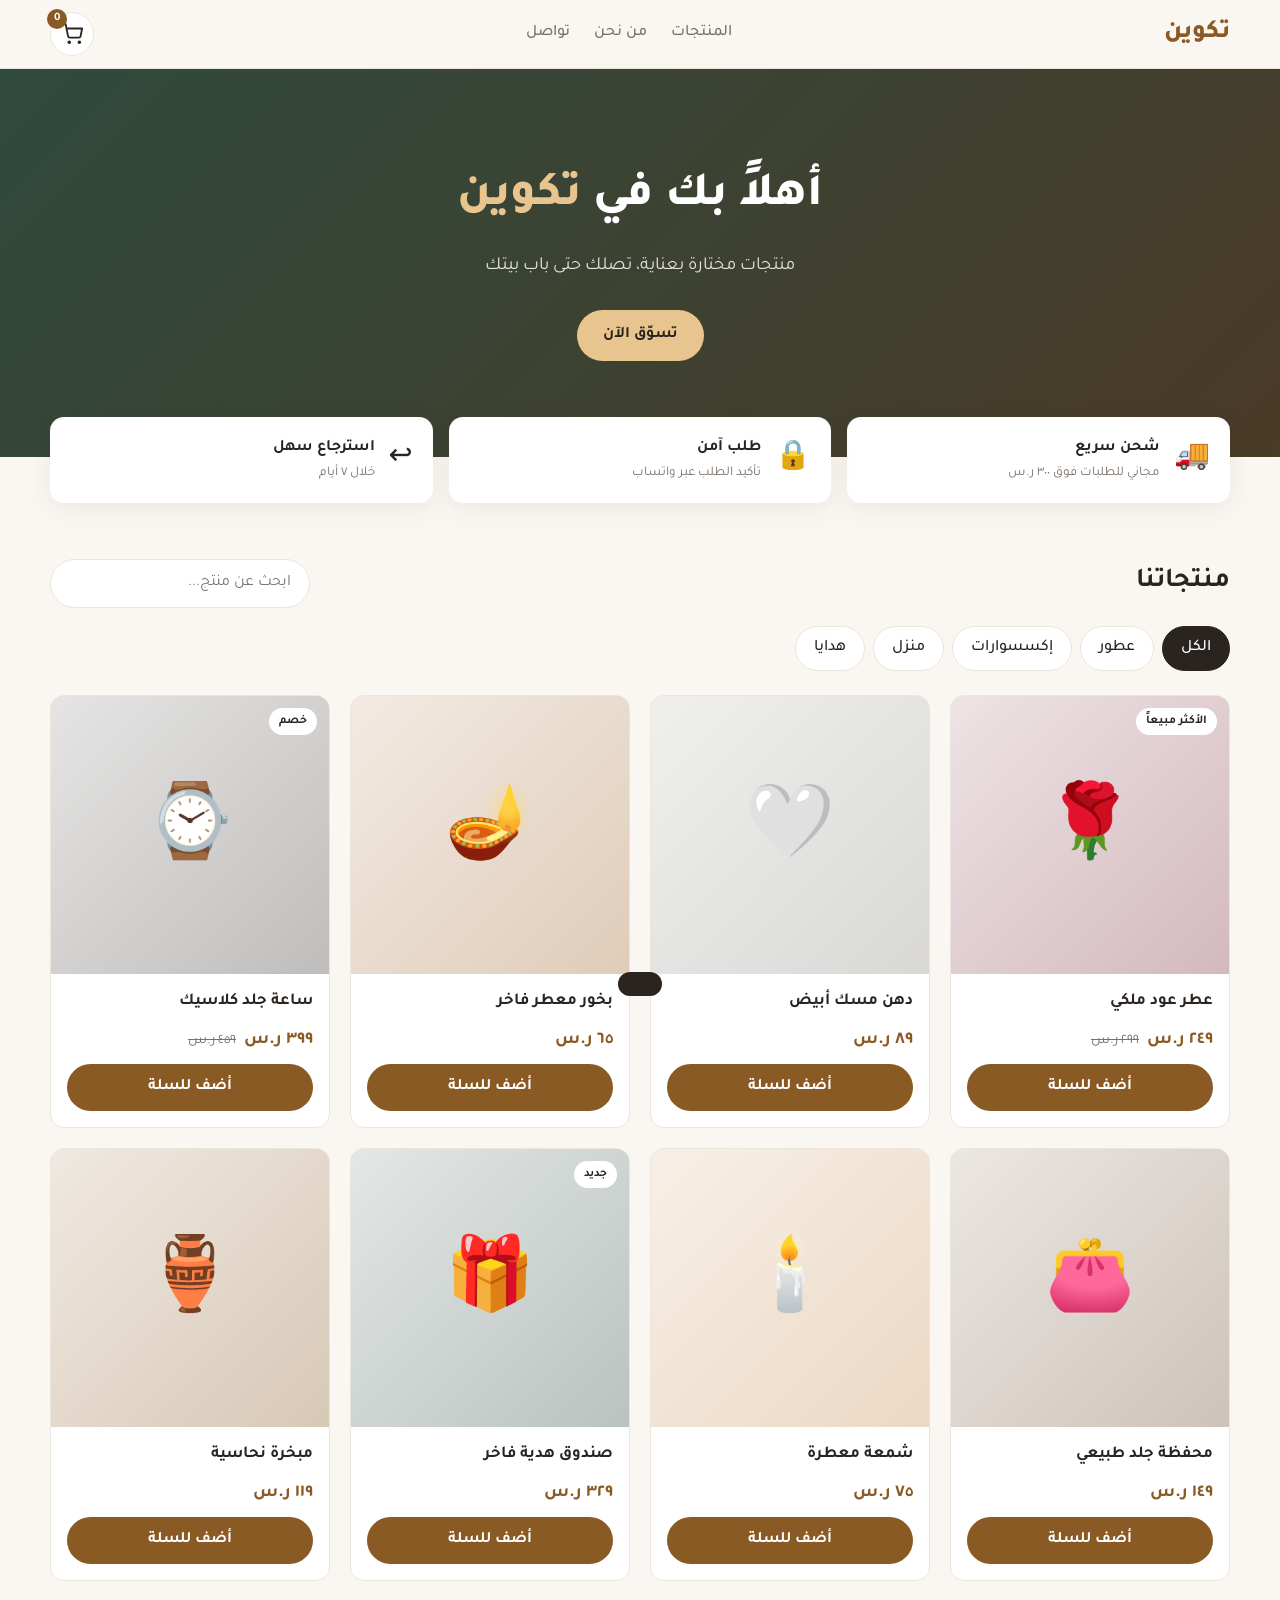
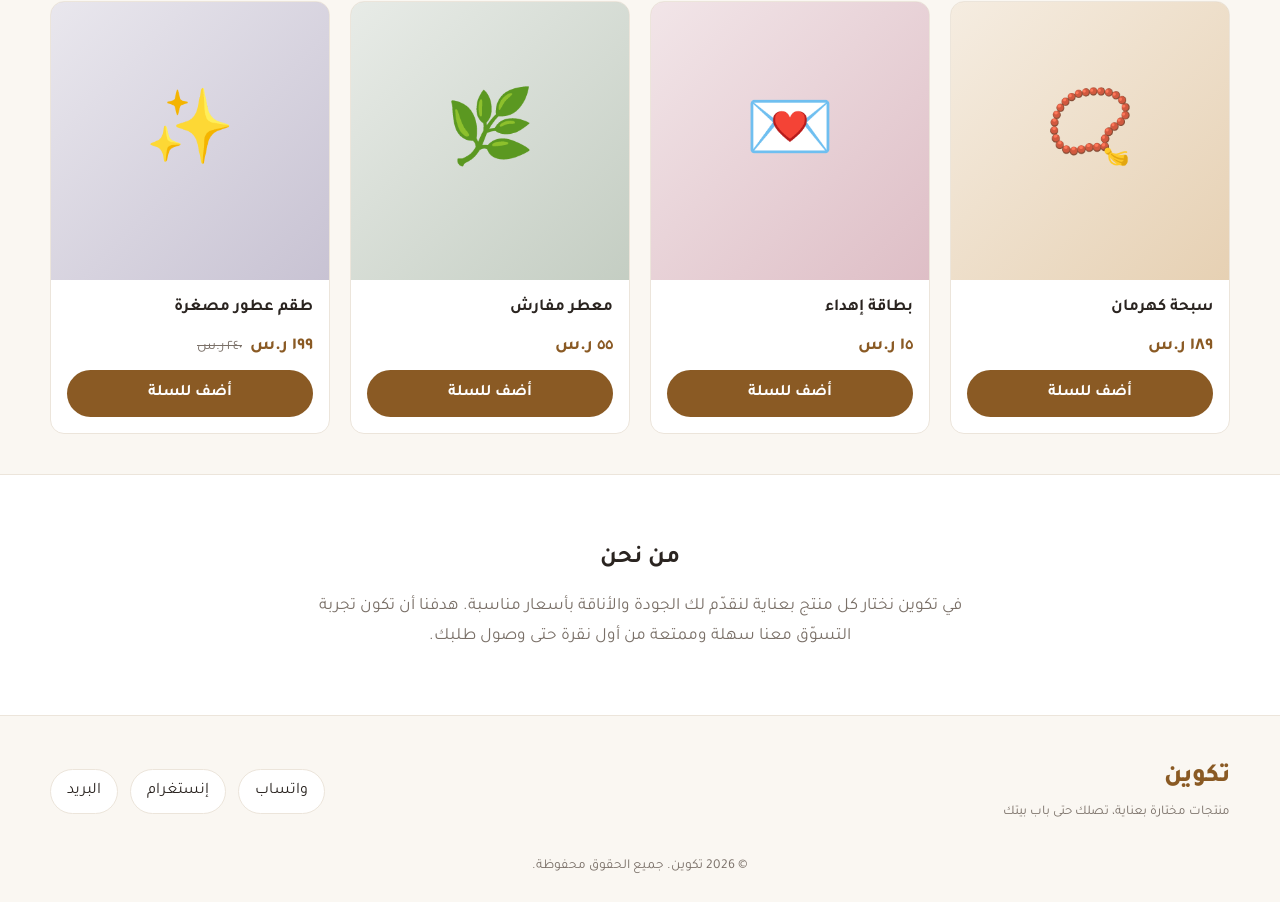
==== index.html @ ae521389 "Build Takween store: Arabic RTL storefront with cart and WhatsApp checkout Static site (no backend):" ====
<!doctype html>
<html lang="ar" dir="rtl">
<head>
  <meta charset="utf-8" />
  <meta name="viewport" content="width=device-width, initial-scale=1" />
  <title>تكوين | المتجر</title>
  <meta name="description" content="متجر تكوين — منتجات مختارة بعناية" />
  <link rel="preconnect" href="https://fonts.googleapis.com" />
  <link rel="preconnect" href="https://fonts.gstatic.com" crossorigin />
  <link href="https://fonts.googleapis.com/css2?family=Tajawal:wght@400;500;700;800&display=swap" rel="stylesheet" />
  <link rel="stylesheet" href="css/style.css" />
</head>
<body>
  <header class="header">
    <div class="container header__inner">
      <a href="#" class="logo" data-store-name>تكوين</a>
      <nav class="nav">
        <a href="#products">المنتجات</a>
        <a href="#about">من نحن</a>
        <a href="#contact">تواصل</a>
      </nav>
      <button class="cart-btn" id="openCart" aria-label="السلة">
        <svg width="22" height="22" viewBox="0 0 24 24" fill="none" stroke="currentColor" stroke-width="2" stroke-linecap="round" stroke-linejoin="round"><circle cx="9" cy="21" r="1"/><circle cx="20" cy="21" r="1"/><path d="M1 1h4l2.68 13.39a2 2 0 0 0 2 1.61h9.72a2 2 0 0 0 2-1.61L23 6H6"/></svg>
        <span class="cart-count" id="cartCount">0</span>
      </button>
    </div>
  </header>

  <section class="hero">
    <div class="container hero__inner">
      <h1>أهلاً بك في <span data-store-name>تكوين</span></h1>
      <p data-store-tagline></p>
      <a href="#products" class="btn btn--primary">تسوّق الآن</a>
    </div>
  </section>

  <section class="features container">
    <div class="feature"><span>🚚</span><div><b>شحن سريع</b><small id="shipNote"></small></div></div>
    <div class="feature"><span>🔒</span><div><b>طلب آمن</b><small>تأكيد الطلب عبر واتساب</small></div></div>
    <div class="feature"><span>↩️</span><div><b>استرجاع سهل</b><small>خلال ٧ أيام</small></div></div>
  </section>

  <main id="products" class="container">
    <div class="toolbar">
      <h2>منتجاتنا</h2>
      <input type="search" id="search" placeholder="ابحث عن منتج..." />
    </div>
    <div class="cats" id="cats"></div>
    <div class="grid" id="grid"></div>
    <p class="empty" id="empty" hidden>لا توجد منتجات مطابقة.</p>
  </main>

  <section id="about" class="about">
    <div class="container">
      <h2>من نحن</h2>
      <p>في <span data-store-name>تكوين</span> نختار كل منتج بعناية لنقدّم لك الجودة والأناقة بأسعار مناسبة. هدفنا أن تكون تجربة التسوّق معنا سهلة وممتعة من أول نقرة حتى وصول طلبك.</p>
    </div>
  </section>

  <footer id="contact" class="footer">
    <div class="container footer__inner">
      <div>
        <div class="logo" data-store-name>تكوين</div>
        <small data-store-tagline></small>
      </div>
      <div class="footer__links" id="contactLinks"></div>
    </div>
    <div class="container copy">© <span id="year"></span> <span data-store-name>تكوين</span>. جميع الحقوق محفوظة.</div>
  </footer>

  <!-- نافذة المنتج -->
  <div class="modal" id="productModal" hidden>
    <div class="modal__backdrop" data-close></div>
    <div class="modal__box" role="dialog" aria-modal="true">
      <button class="icon-btn modal__close" data-close aria-label="إغلاق">✕</button>
      <div id="productModalBody"></div>
    </div>
  </div>

  <!-- السلة -->
  <div class="drawer" id="cartDrawer" hidden>
    <div class="modal__backdrop" data-close></div>
    <aside class="drawer__panel">
      <div class="drawer__head">
        <h3>سلة التسوق</h3>
        <button class="icon-btn" data-close aria-label="إغلاق">✕</button>
      </div>
      <div class="drawer__body" id="cartItems"></div>
      <div class="drawer__foot" id="cartFoot"></div>
    </aside>
  </div>

  <!-- إتمام الطلب -->
  <div class="modal" id="checkoutModal" hidden>
    <div class="modal__backdrop" data-close></div>
    <div class="modal__box" role="dialog" aria-modal="true">
      <button class="icon-btn modal__close" data-close aria-label="إغلاق">✕</button>
      <h3>إتمام الطلب</h3>
      <form id="checkoutForm" class="form">
        <label>الاسم الكامل<input name="name" required /></label>
        <label>رقم الجوال<input name="phone" type="tel" required inputmode="tel" /></label>
        <label>المدينة<input name="city" required /></label>
        <label>العنوان بالتفصيل<textarea name="address" rows="2" required></textarea></label>
        <label>ملاحظات (اختياري)<textarea name="notes" rows="2"></textarea></label>
        <div class="summary" id="checkoutSummary"></div>
        <button class="btn btn--primary btn--block" type="submit">إرسال الطلب عبر واتساب</button>
      </form>
    </div>
  </div>

  <div class="toast" id="toast"></div>

  <script src="js/config.js"></script>
  <script src="js/app.js"></script>
</body>
</html>
---- css/style.css ----
:root {
  --bg: #faf7f2;
  --surface: #ffffff;
  --text: #2a2420;
  --muted: #7a7068;
  --line: #ece5db;
  --primary: #8a5a24;
  --primary-dark: #6e4619;
  --accent: #2f4a3e;
  --danger: #b23a3a;
  --radius: 14px;
  --shadow: 0 6px 24px rgba(60, 40, 20, 0.08);
}

* { box-sizing: border-box; margin: 0; padding: 0; }
html { scroll-behavior: smooth; }
body {
  font-family: "Tajawal", system-ui, sans-serif;
  background: var(--bg);
  color: var(--text);
  line-height: 1.7;
}
a { color: inherit; text-decoration: none; }
button, input, textarea { font: inherit; color: inherit; }
img { max-width: 100%; display: block; }
.container { width: min(1180px, 100% - 32px); margin-inline: auto; }

/* Header */
.header {
  position: sticky; top: 0; z-index: 20;
  background: rgba(250, 247, 242, 0.92);
  backdrop-filter: blur(8px);
  border-bottom: 1px solid var(--line);
}
.header__inner { display: flex; align-items: center; justify-content: space-between; height: 68px; gap: 16px; }
.logo { font-size: 1.6rem; font-weight: 800; color: var(--primary); }
.nav { display: flex; gap: 24px; }
.nav a { color: var(--muted); font-weight: 500; }
.nav a:hover { color: var(--text); }
.cart-btn {
  position: relative; background: var(--surface); border: 1px solid var(--line);
  width: 44px; height: 44px; border-radius: 50%; cursor: pointer;
  display: grid; place-items: center;
}
.cart-count {
  position: absolute; top: -4px; left: -4px;
  background: var(--primary); color: #fff; font-size: 0.72rem; font-weight: 700;
  min-width: 20px; height: 20px; border-radius: 10px; display: grid; place-items: center; padding: 0 5px;
}
.cart-count.bump { animation: bump 0.35s; }
@keyframes bump { 50% { transform: scale(1.35); } }

/* Hero */
.hero {
  background: linear-gradient(135deg, #2f4a3e 0%, #4a3a26 100%);
  color: #fff; text-align: center; padding: 88px 0 96px;
}
.hero h1 { font-size: clamp(1.9rem, 5vw, 3rem); font-weight: 800; margin-bottom: 12px; }
.hero h1 span { color: #e8c48f; }
.hero p { opacity: 0.85; font-size: 1.15rem; margin-bottom: 28px; }

/* Buttons */
.btn {
  display: inline-flex; align-items: center; justify-content: center; gap: 8px;
  padding: 12px 26px; border-radius: 999px; border: 0; cursor: pointer; font-weight: 700;
  transition: background 0.2s, transform 0.1s;
}
.btn:active { transform: scale(0.97); }
.btn--primary { background: var(--primary); color: #fff; }
.btn--primary:hover { background: var(--primary-dark); }
.hero .btn--primary { background: #e8c48f; color: #2a2420; }
.btn--ghost { background: transparent; border: 1px solid var(--line); }
.btn--block { width: 100%; }
.icon-btn { background: none; border: 0; cursor: pointer; font-size: 1.1rem; color: var(--muted); padding: 6px; }

/* Features */
.features {
  display: grid; grid-template-columns: repeat(3, 1fr); gap: 16px;
  margin-top: -40px; position: relative;
}
.feature {
  background: var(--surface); border-radius: var(--radius); box-shadow: var(--shadow);
  padding: 18px 20px; display: flex; gap: 14px; align-items: center;
}
.feature span { font-size: 1.8rem; }
.feature small { display: block; color: var(--muted); }

/* Toolbar + cats */
main { padding: 56px 0 40px; }
.toolbar { display: flex; justify-content: space-between; align-items: center; gap: 16px; flex-wrap: wrap; margin-bottom: 18px; }
.toolbar h2 { font-size: 1.7rem; }
.toolbar input {
  padding: 10px 18px; border: 1px solid var(--line); border-radius: 999px; background: var(--surface);
  min-width: 260px; outline: none;
}
.toolbar input:focus { border-color: var(--primary); }
.cats { display: flex; gap: 8px; flex-wrap: wrap; margin-bottom: 24px; }
.cat {
  padding: 8px 18px; border-radius: 999px; border: 1px solid var(--line); background: var(--surface);
  cursor: pointer; font-weight: 500;
}
.cat.active { background: var(--text); color: #fff; border-color: var(--text); }

/* Grid */
.grid { display: grid; grid-template-columns: repeat(auto-fill, minmax(240px, 1fr)); gap: 20px; }
.card {
  background: var(--surface); border-radius: var(--radius); overflow: hidden;
  border: 1px solid var(--line); display: flex; flex-direction: column;
  transition: transform 0.2s, box-shadow 0.2s;
}
.card:hover { transform: translateY(-3px); box-shadow: var(--shadow); }
.thumb {
  aspect-ratio: 1; display: grid; place-items: center; font-size: 4.5rem; position: relative; cursor: pointer;
}
.thumb img { width: 100%; height: 100%; object-fit: cover; }
.badge {
  position: absolute; top: 12px; right: 12px; background: #fff; color: var(--text);
  font-size: 0.75rem; font-weight: 700; padding: 3px 10px; border-radius: 999px;
}
.card__body { padding: 14px 16px 16px; display: flex; flex-direction: column; gap: 8px; flex: 1; }
.card__title { font-weight: 700; font-size: 1.05rem; cursor: pointer; }
.price { display: flex; align-items: baseline; gap: 8px; }
.price b { font-size: 1.15rem; color: var(--primary); }
.price s { color: var(--muted); font-size: 0.9rem; }
.card .btn { margin-top: auto; padding: 10px; }
.empty { text-align: center; color: var(--muted); padding: 40px 0; }

/* About */
.about { background: var(--surface); padding: 64px 0; text-align: center; border-block: 1px solid var(--line); }
.about h2 { margin-bottom: 12px; }
.about p { max-width: 680px; margin-inline: auto; color: var(--muted); font-size: 1.08rem; }

/* Footer */
.footer { padding: 40px 0 24px; }
.footer__inner { display: flex; justify-content: space-between; align-items: center; gap: 20px; flex-wrap: wrap; }
.footer small { color: var(--muted); }
.footer__links { display: flex; gap: 12px; flex-wrap: wrap; }
.footer__links a { padding: 8px 16px; border: 1px solid var(--line); border-radius: 999px; background: var(--surface); }
.copy { color: var(--muted); font-size: 0.85rem; margin-top: 28px; text-align: center; }

/* Modal + drawer */
.modal, .drawer { position: fixed; inset: 0; z-index: 50; }
.modal[hidden], .drawer[hidden] { display: none; }
.modal__backdrop { position: absolute; inset: 0; background: rgba(20, 15, 10, 0.5); animation: fade 0.2s; }
.modal__box {
  position: relative; background: var(--surface); border-radius: 18px;
  width: min(560px, 100% - 32px); max-height: calc(100% - 48px); overflow: auto;
  margin: 24px auto; top: 50%; transform: translateY(-50%); padding: 28px; animation: pop 0.2s;
}
.modal__box h3 { margin-bottom: 16px; }
.modal__close { position: absolute; top: 12px; left: 12px; }
.pm__thumb { aspect-ratio: 16/10; border-radius: var(--radius); display: grid; place-items: center; font-size: 6rem; margin-bottom: 18px; overflow: hidden; }
.pm__thumb img { width: 100%; height: 100%; object-fit: cover; }
.pm__desc { color: var(--muted); margin: 8px 0 16px; }
.pm__row { display: flex; gap: 12px; align-items: center; }
.pm__row .btn { flex: 1; }

.drawer__panel {
  position: absolute; top: 0; bottom: 0; left: 0; width: min(420px, 100%);
  background: var(--surface); display: flex; flex-direction: column; animation: slide 0.25s;
}
.drawer__head { display: flex; justify-content: space-between; align-items: center; padding: 18px 20px; border-bottom: 1px solid var(--line); }
.drawer__body { flex: 1; overflow: auto; padding: 12px 20px; }
.drawer__foot { padding: 18px 20px; border-top: 1px solid var(--line); }
.ci { display: flex; gap: 12px; padding: 12px 0; border-bottom: 1px solid var(--line); align-items: center; }
.ci__thumb { width: 60px; height: 60px; border-radius: 10px; display: grid; place-items: center; font-size: 1.8rem; flex-shrink: 0; overflow: hidden; }
.ci__thumb img { width: 100%; height: 100%; object-fit: cover; }
.ci__info { flex: 1; min-width: 0; }
.ci__info b { display: block; font-size: 0.95rem; }
.ci__info small { color: var(--muted); }
.qty { display: inline-flex; align-items: center; border: 1px solid var(--line); border-radius: 999px; }
.qty button { background: none; border: 0; width: 30px; height: 30px; cursor: pointer; font-size: 1rem; }
.qty span { min-width: 22px; text-align: center; font-weight: 700; }
.cart-empty { text-align: center; color: var(--muted); padding: 60px 0; }
.cart-empty span { font-size: 3rem; display: block; }
.row { display: flex; justify-content: space-between; margin-bottom: 6px; }
.row--total { font-weight: 800; font-size: 1.1rem; border-top: 1px dashed var(--line); padding-top: 8px; margin-top: 4px; }
.muted { color: var(--muted); font-size: 0.85rem; }
.drawer__foot .btn { margin-top: 12px; }

/* Form */
.form { display: grid; gap: 12px; }
.form label { display: grid; gap: 4px; font-weight: 500; font-size: 0.92rem; }
.form input, .form textarea {
  padding: 10px 14px; border: 1px solid var(--line); border-radius: 10px; background: var(--bg); outline: none; resize: vertical;
}
.form input:focus, .form textarea:focus { border-color: var(--primary); background: #fff; }
.summary { background: var(--bg); border-radius: 10px; padding: 12px 14px; }

/* Toast */
.toast {
  position: fixed; bottom: 24px; left: 50%; transform: translate(-50%, 120px);
  background: var(--text); color: #fff; padding: 12px 22px; border-radius: 999px;
  z-index: 60; transition: transform 0.3s; font-weight: 500;
}
.toast.show { transform: translate(-50%, 0); }

@keyframes fade { from { opacity: 0; } }
@keyframes pop { from { opacity: 0; transform: translateY(-46%); } }
@keyframes slide { from { transform: translateX(-100%); } }

@media (max-width: 720px) {
  .nav { display: none; }
  .features { grid-template-columns: 1fr; }
  .toolbar input { min-width: 0; width: 100%; }
  .grid { grid-template-columns: repeat(2, 1fr); gap: 12px; }
  .thumb { font-size: 3.2rem; }
  .card__body { padding: 10px 12px 12px; }
  .card__title { font-size: 0.95rem; }
}
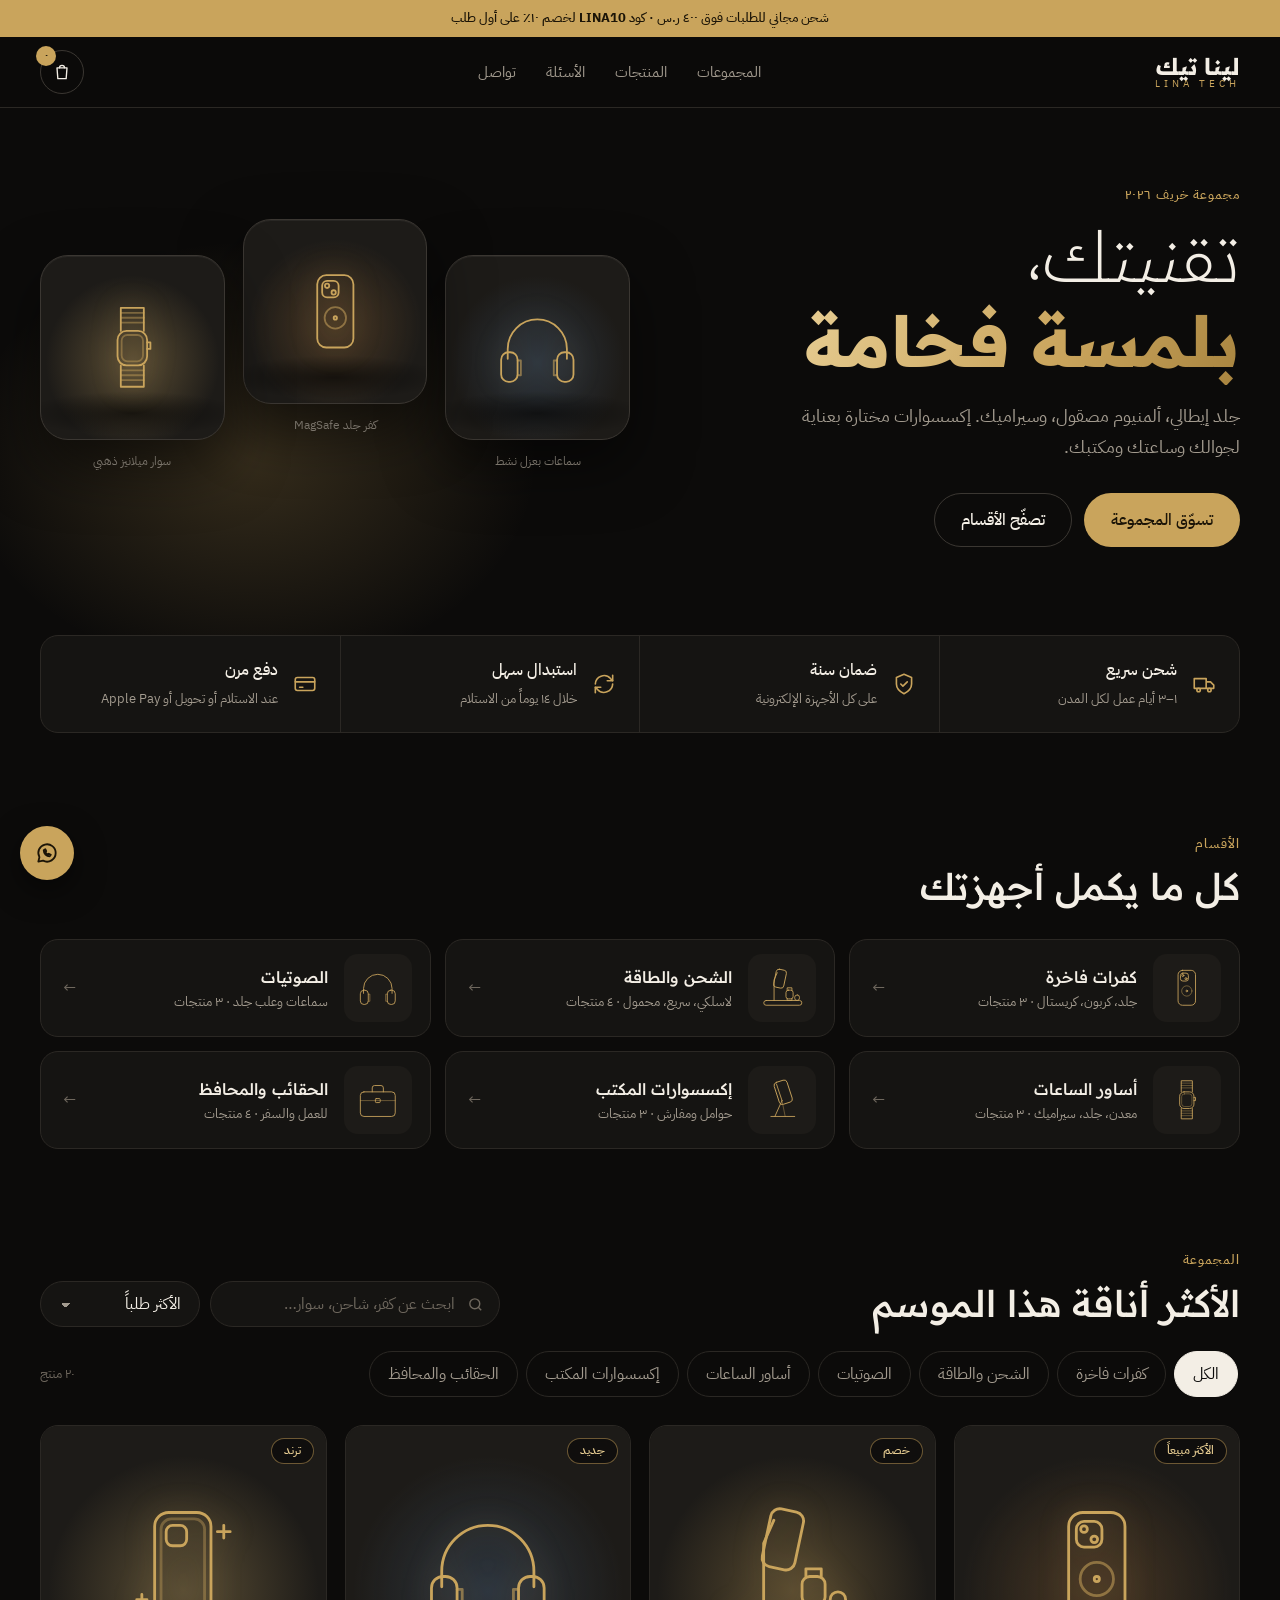
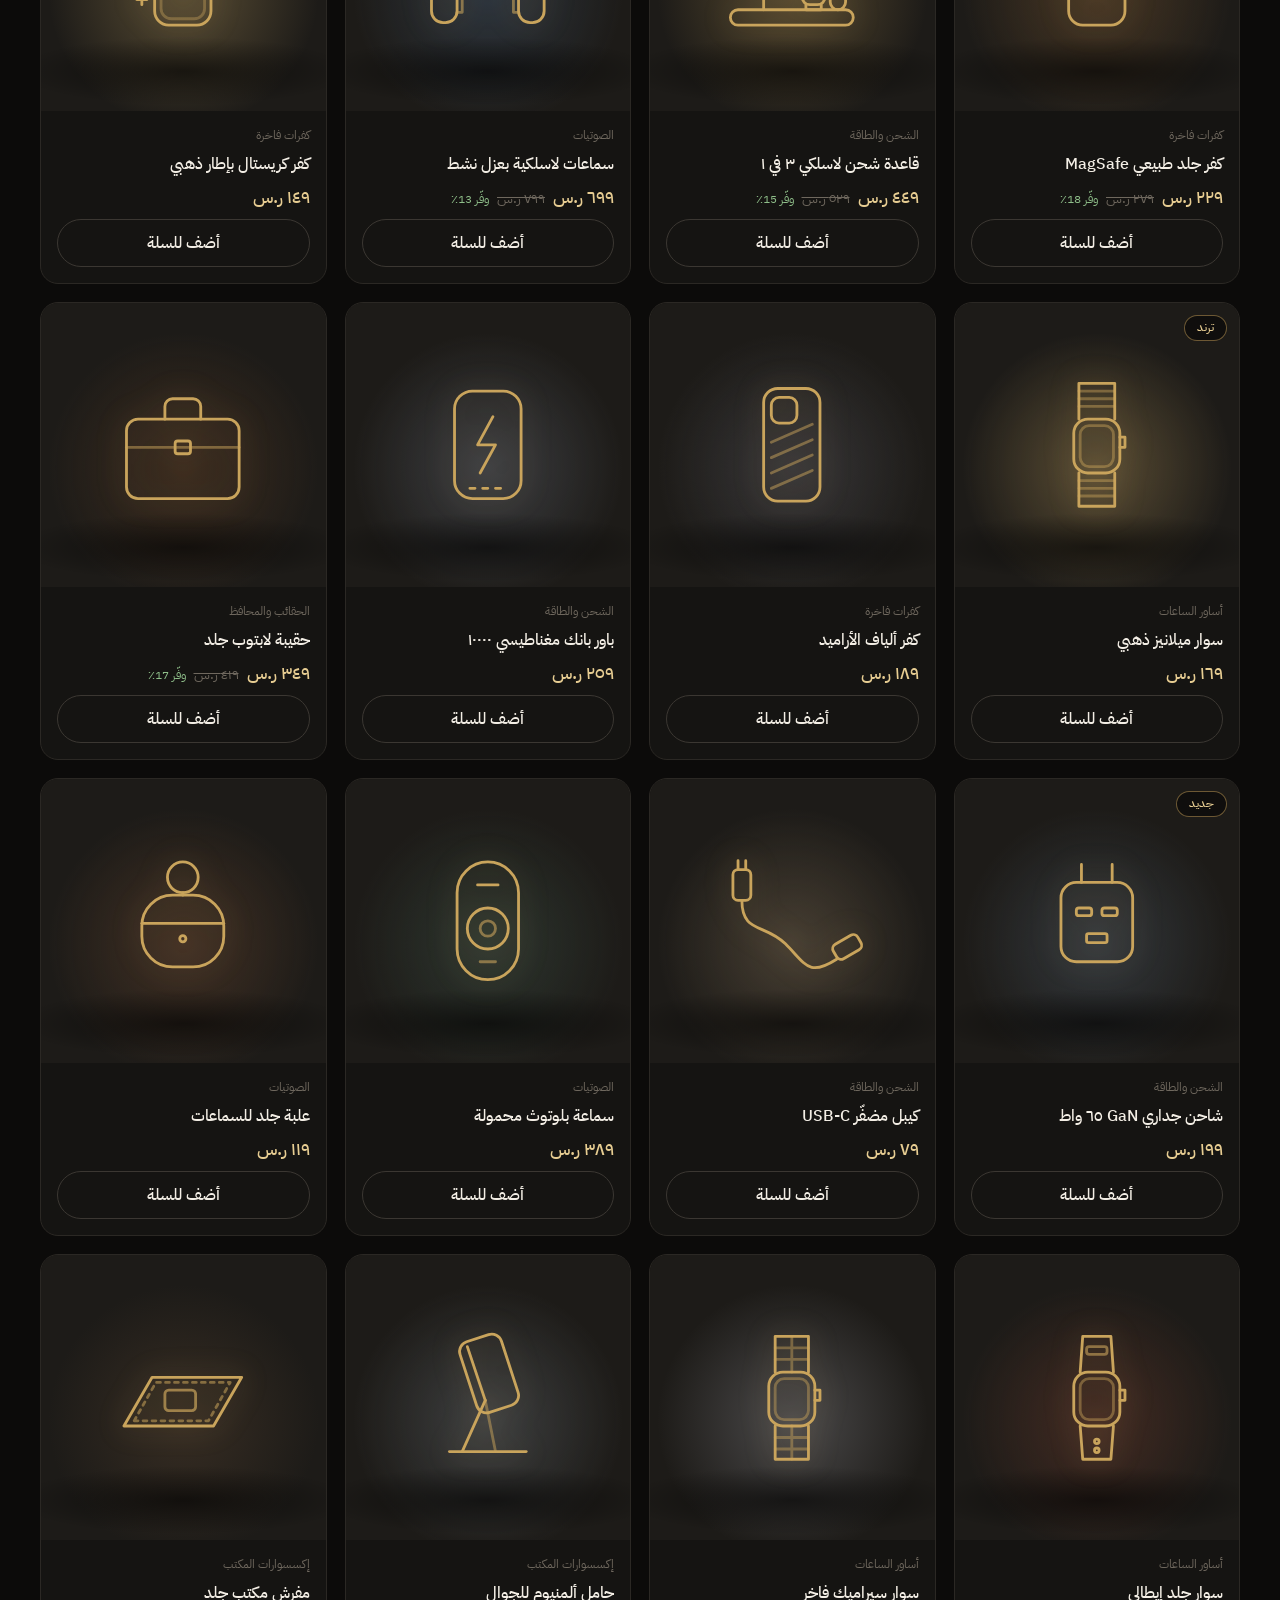
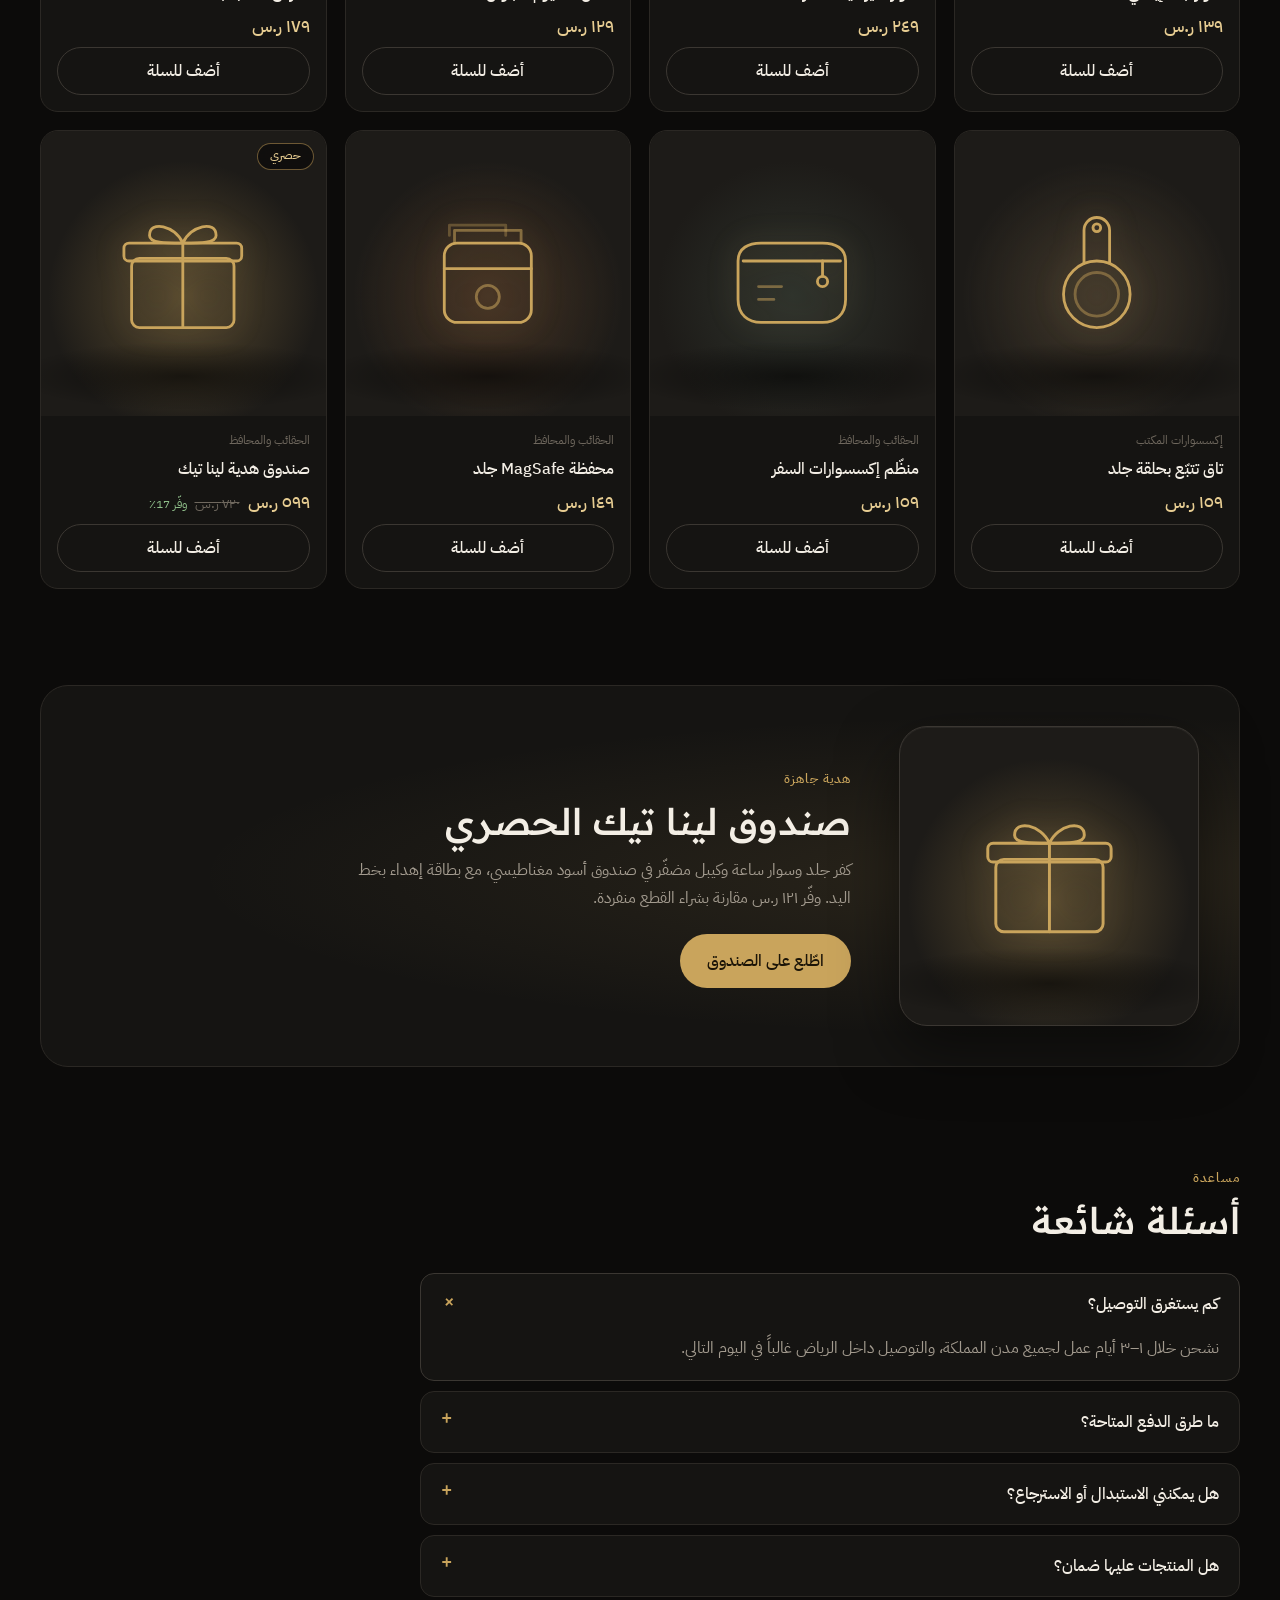
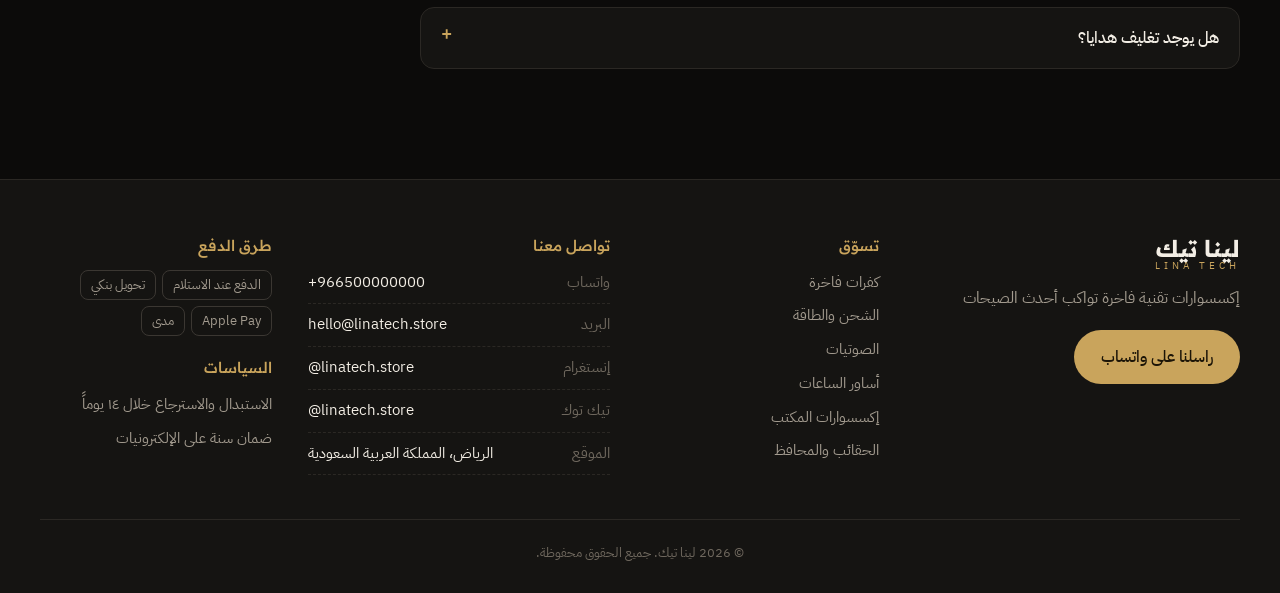
==== commit f73c59a2: "Make Lina Tech the main store with full storefront features - Lina Tech now lives at the repo root; " ====
--- a/index.html
+++ b/index.html
@@ -2,77 +2,171 @@
 <html lang="ar" dir="rtl">
 <head>
   <meta charset="utf-8" />
-  <meta name="viewport" content="width=device-width, initial-scale=1" />
-  <title>تكوين | المتجر</title>
-  <meta name="description" content="متجر تكوين — منتجات مختارة بعناية" />
+  <meta name="viewport" content="width=device-width, initial-scale=1, viewport-fit=cover" />
+  <meta name="theme-color" content="#0c0b0a" />
+  <title>لينا تيك</title>
+  <meta name="description" content="لينا تيك — إكسسوارات تقنية فاخرة تواكب أحدث الصيحات: كفرات جلد، شواحن لاسلكية، سماعات، أساور ساعات وحقائب." />
   <link rel="preconnect" href="https://fonts.googleapis.com" />
   <link rel="preconnect" href="https://fonts.gstatic.com" crossorigin />
-  <link href="https://fonts.googleapis.com/css2?family=Tajawal:wght@400;500;700;800&display=swap" rel="stylesheet" />
+  <link href="https://fonts.googleapis.com/css2?family=IBM+Plex+Sans+Arabic:wght@300;400;500;600&family=Readex+Pro:wght@200;300;500;700&display=swap" rel="stylesheet" />
   <link rel="stylesheet" href="css/style.css" />
 </head>
 <body>
+  <a class="skip" href="#products">تخطَّ إلى المنتجات</a>
+
+  <div class="announce">شحن مجاني للطلبات فوق <span data-free-over></span> · كود <b dir="ltr">LINA10</b> لخصم ١٠٪ على أول طلب</div>
+
   <header class="header">
-    <div class="container header__inner">
-      <a href="#" class="logo" data-store-name>تكوين</a>
-      <nav class="nav">
+    <div class="wrap header__inner">
+      <a href="#" class="logo" aria-label="الصفحة الرئيسية"><span data-store-name>لينا تيك</span><small data-store-name-en>LINA TECH</small></a>
+      <nav class="nav" aria-label="القائمة الرئيسية">
+        <a href="#collections">المجموعات</a>
         <a href="#products">المنتجات</a>
-        <a href="#about">من نحن</a>
+        <a href="#faq">الأسئلة</a>
         <a href="#contact">تواصل</a>
       </nav>
-      <button class="cart-btn" id="openCart" aria-label="السلة">
-        <svg width="22" height="22" viewBox="0 0 24 24" fill="none" stroke="currentColor" stroke-width="2" stroke-linecap="round" stroke-linejoin="round"><circle cx="9" cy="21" r="1"/><circle cx="20" cy="21" r="1"/><path d="M1 1h4l2.68 13.39a2 2 0 0 0 2 1.61h9.72a2 2 0 0 0 2-1.61L23 6H6"/></svg>
-        <span class="cart-count" id="cartCount">0</span>
+      <button type="button" class="cart-btn" data-act="cart" aria-label="فتح السلة">
+        <svg width="20" height="20" viewBox="0 0 24 24" fill="none" stroke="currentColor" stroke-width="1.6" stroke-linecap="round" stroke-linejoin="round" aria-hidden="true"><path d="M6 7h12l-1 13H7L6 7z"/><path d="M9 7a3 3 0 0 1 6 0"/></svg>
+        <span class="cart-count" id="cartCount" hidden>0</span>
       </button>
     </div>
   </header>
 
-  <section class="hero">
-    <div class="container hero__inner">
-      <h1>أهلاً بك في <span data-store-name>تكوين</span></h1>
-      <p data-store-tagline></p>
-      <a href="#products" class="btn btn--primary">تسوّق الآن</a>
-    </div>
-  </section>
-
-  <section class="features container">
-    <div class="feature"><span>🚚</span><div><b>شحن سريع</b><small id="shipNote"></small></div></div>
-    <div class="feature"><span>🔒</span><div><b>طلب آمن</b><small>تأكيد الطلب عبر واتساب</small></div></div>
-    <div class="feature"><span>↩️</span><div><b>استرجاع سهل</b><small>خلال ٧ أيام</small></div></div>
-  </section>
-
-  <main id="products" class="container">
-    <div class="toolbar">
-      <h2>منتجاتنا</h2>
-      <input type="search" id="search" placeholder="ابحث عن منتج..." />
-    </div>
-    <div class="cats" id="cats"></div>
-    <div class="grid" id="grid"></div>
-    <p class="empty" id="empty" hidden>لا توجد منتجات مطابقة.</p>
+  <main>
+    <section class="hero">
+      <div class="hero__glow" aria-hidden="true"></div>
+      <div class="wrap hero__inner">
+        <div class="hero__copy">
+          <span class="eyebrow">مجموعة خريف ٢٠٢٦</span>
+          <h1>تقنيتك،<br /><em>بلمسة فخامة</em></h1>
+          <p>جلد إيطالي، ألمنيوم مصقول، وسيراميك. إكسسوارات مختارة بعناية لجوالك وساعتك ومكتبك.</p>
+          <div class="hero__cta">
+            <a href="#products" class="btn btn--gold">تسوّق المجموعة</a>
+            <a href="#collections" class="btn btn--line">تصفّح الأقسام</a>
+          </div>
+        </div>
+        <div class="hero__stage" aria-hidden="true">
+          <div class="stage__item stage__item--a"><div class="art art--hero" style="--tint:#4f6a8a" data-icon="headphones"></div><span>سماعات بعزل نشط</span></div>
+          <div class="stage__item stage__item--b"><div class="art art--hero" style="--tint:#a0703c" data-icon="case"></div><span>كفر جلد MagSafe</span></div>
+          <div class="stage__item stage__item--c"><div class="art art--hero" style="--tint:#d4b06a" data-icon="watchMesh"></div><span>سوار ميلانيز ذهبي</span></div>
+        </div>
+      </div>
+    </section>
+
+    <section class="trust wrap" aria-label="مزايا التسوق">
+      <div class="trust__item">
+        <svg viewBox="0 0 24 24" aria-hidden="true"><path d="M3 7h11v9H3zM14 10h4l3 3v3h-7"/><circle cx="7" cy="17.5" r="1.6"/><circle cx="17" cy="17.5" r="1.6"/></svg>
+        <div><b>شحن سريع</b><small><span data-ship-days></span> لكل المدن</small></div>
+      </div>
+      <div class="trust__item">
+        <svg viewBox="0 0 24 24" aria-hidden="true"><path d="M12 3l7 3v6c0 4-3 7-7 9-4-2-7-5-7-9V6z"/><path d="M9 12l2 2 4-4"/></svg>
+        <div><b>ضمان سنة</b><small>على كل الأجهزة الإلكترونية</small></div>
+      </div>
+      <div class="trust__item">
+        <svg viewBox="0 0 24 24" aria-hidden="true"><path d="M4 12a8 8 0 0 1 14-5l2 2M20 12a8 8 0 0 1-14 5l-2-2"/><path d="M20 4v5h-5M4 20v-5h5"/></svg>
+        <div><b>استبدال سهل</b><small>خلال ١٤ يوماً من الاستلام</small></div>
+      </div>
+      <div class="trust__item">
+        <svg viewBox="0 0 24 24" aria-hidden="true"><rect x="3" y="6" width="18" height="12" rx="2"/><path d="M3 10h18M7 15h3"/></svg>
+        <div><b>دفع مرن</b><small>عند الاستلام أو تحويل أو Apple Pay</small></div>
+      </div>
+    </section>
+
+    <section id="collections" class="section wrap">
+      <div class="section__head">
+        <span class="eyebrow">الأقسام</span>
+        <h2>كل ما يكمل أجهزتك</h2>
+      </div>
+      <div class="colls" id="collList"></div>
+    </section>
+
+    <section id="products" class="section wrap">
+      <div class="toolbar">
+        <div class="section__head">
+          <span class="eyebrow">المجموعة</span>
+          <h2>الأكثر أناقة هذا الموسم</h2>
+        </div>
+        <div class="toolbar__ctl">
+          <label class="field">
+            <span class="sr">ابحث في المنتجات</span>
+            <svg viewBox="0 0 24 24" aria-hidden="true"><circle cx="11" cy="11" r="7"/><path d="M20 20l-4-4"/></svg>
+            <input type="search" id="search" placeholder="ابحث عن كفر، شاحن، سوار…" autocomplete="off" />
+          </label>
+          <label class="field field--select">
+            <span class="sr">ترتيب المنتجات</span>
+            <select id="sort">
+              <option value="featured">الأكثر طلباً</option>
+              <option value="new">الأحدث</option>
+              <option value="low">السعر: من الأقل</option>
+              <option value="high">السعر: من الأعلى</option>
+            </select>
+          </label>
+        </div>
+      </div>
+      <div class="cats-row">
+        <div class="cats" id="cats" role="toolbar" aria-label="التصنيفات"></div>
+        <small class="result-count" id="resultCount"></small>
+      </div>
+      <div class="grid" id="grid"></div>
+      <p class="empty" id="empty" hidden>لا توجد منتجات مطابقة لبحثك. جرّب كلمة أخرى أو اختر «الكل».</p>
+    </section>
+
+    <section class="gift wrap" aria-labelledby="giftTitle">
+      <div class="gift__art art art--hero" style="--tint:#c9a45c" data-icon="gift"></div>
+      <div class="gift__copy">
+        <span class="eyebrow">هدية جاهزة</span>
+        <h2 id="giftTitle">صندوق لينا تيك الحصري</h2>
+        <p>كفر جلد وسوار ساعة وكيبل مضفّر في صندوق أسود مغناطيسي، مع بطاقة إهداء بخط اليد. وفّر ١٢١ ر.س مقارنة بشراء القطع منفردة.</p>
+        <button type="button" class="btn btn--gold" data-act="view" data-id="20">اطّلع على الصندوق</button>
+      </div>
+    </section>
+
+    <section id="faq" class="section wrap faq">
+      <div class="section__head">
+        <span class="eyebrow">مساعدة</span>
+        <h2>أسئلة شائعة</h2>
+      </div>
+      <div class="faq__list" id="faqList"></div>
+    </section>
   </main>
 
-  <section id="about" class="about">
-    <div class="container">
-      <h2>من نحن</h2>
-      <p>في <span data-store-name>تكوين</span> نختار كل منتج بعناية لنقدّم لك الجودة والأناقة بأسعار مناسبة. هدفنا أن تكون تجربة التسوّق معنا سهلة وممتعة من أول نقرة حتى وصول طلبك.</p>
-    </div>
-  </section>
-
   <footer id="contact" class="footer">
-    <div class="container footer__inner">
+    <div class="wrap footer__grid">
+      <div class="footer__brand">
+        <a href="#" class="logo"><span data-store-name>لينا تيك</span><small data-store-name-en>LINA TECH</small></a>
+        <p data-store-tagline></p>
+        <a class="btn btn--gold" data-wa href="#" target="_blank" rel="noopener">راسلنا على واتساب</a>
+      </div>
       <div>
-        <div class="logo" data-store-name>تكوين</div>
-        <small data-store-tagline></small>
-      </div>
-      <div class="footer__links" id="contactLinks"></div>
-    </div>
-    <div class="container copy">© <span id="year"></span> <span data-store-name>تكوين</span>. جميع الحقوق محفوظة.</div>
+        <h4>تسوّق</h4>
+        <ul class="footer__links" id="footCats"></ul>
+      </div>
+      <div>
+        <h4>تواصل معنا</h4>
+        <ul class="contact" id="contactList"></ul>
+      </div>
+      <div>
+        <h4>طرق الدفع</h4>
+        <div class="payments" id="payments"></div>
+        <h4 class="mt">السياسات</h4>
+        <ul class="footer__links">
+          <li>الاستبدال والاسترجاع خلال ١٤ يوماً</li>
+          <li>ضمان سنة على الإلكترونيات</li>
+        </ul>
+      </div>
+    </div>
+    <div class="wrap copy">© <span id="year"></span> <span data-store-name>لينا تيك</span>. جميع الحقوق محفوظة.</div>
   </footer>
+
+  <a class="wa-float" data-wa href="#" target="_blank" rel="noopener" aria-label="تواصل عبر واتساب">
+    <svg viewBox="0 0 24 24" aria-hidden="true"><path d="M20 12a8 8 0 0 1-11.6 7.1L4 20l1-4.2A8 8 0 1 1 20 12z"/><path d="M9 9.5c0 3 2.5 5.5 5.5 5.5l1-1.4-1.8-.9-.8.8c-1-.4-2-1.4-2.4-2.4l.8-.8-.9-1.8z"/></svg>
+  </a>
 
   <!-- نافذة المنتج -->
   <div class="modal" id="productModal" hidden>
     <div class="modal__backdrop" data-close></div>
-    <div class="modal__box" role="dialog" aria-modal="true">
-      <button class="icon-btn modal__close" data-close aria-label="إغلاق">✕</button>
+    <div class="modal__box modal__box--wide" role="dialog" aria-modal="true" aria-labelledby="pmTitle" tabindex="-1">
+      <button type="button" class="icon-btn modal__close" data-close aria-label="إغلاق">✕</button>
       <div id="productModalBody"></div>
     </div>
   </div>
@@ -80,10 +174,10 @@
   <!-- السلة -->
   <div class="drawer" id="cartDrawer" hidden>
     <div class="modal__backdrop" data-close></div>
-    <aside class="drawer__panel">
+    <aside class="drawer__panel" role="dialog" aria-modal="true" aria-labelledby="cartTitle" tabindex="-1">
       <div class="drawer__head">
-        <h3>سلة التسوق</h3>
-        <button class="icon-btn" data-close aria-label="إغلاق">✕</button>
+        <h3 id="cartTitle">سلة التسوق <span id="cartTitleCount"></span></h3>
+        <button type="button" class="icon-btn" data-close aria-label="إغلاق السلة">✕</button>
       </div>
       <div class="drawer__body" id="cartItems"></div>
       <div class="drawer__foot" id="cartFoot"></div>
@@ -93,24 +187,42 @@
   <!-- إتمام الطلب -->
   <div class="modal" id="checkoutModal" hidden>
     <div class="modal__backdrop" data-close></div>
-    <div class="modal__box" role="dialog" aria-modal="true">
-      <button class="icon-btn modal__close" data-close aria-label="إغلاق">✕</button>
-      <h3>إتمام الطلب</h3>
+    <div class="modal__box" role="dialog" aria-modal="true" aria-labelledby="coTitle" tabindex="-1">
+      <button type="button" class="icon-btn modal__close" data-close aria-label="إغلاق">✕</button>
       <form id="checkoutForm" class="form">
-        <label>الاسم الكامل<input name="name" required /></label>
-        <label>رقم الجوال<input name="phone" type="tel" required inputmode="tel" /></label>
-        <label>المدينة<input name="city" required /></label>
-        <label>العنوان بالتفصيل<textarea name="address" rows="2" required></textarea></label>
-        <label>ملاحظات (اختياري)<textarea name="notes" rows="2"></textarea></label>
+        <h3 id="coTitle">إتمام الطلب</h3>
+        <label for="fName">الاسم الكامل<input id="fName" name="name" required autocomplete="name" /></label>
+        <label for="fPhone">رقم الجوال<input id="fPhone" name="phone" type="tel" required inputmode="tel" autocomplete="tel" placeholder="05xxxxxxxx" dir="ltr" /></label>
+        <div class="form__two">
+          <label for="fCity">المدينة<input id="fCity" name="city" required autocomplete="address-level2" /></label>
+          <label for="fPay">طريقة الدفع
+            <select id="fPay" name="payment">
+              <option>الدفع عند الاستلام</option>
+              <option>تحويل بنكي</option>
+              <option>Apple Pay / مدى</option>
+            </select>
+          </label>
+        </div>
+        <label for="fAddr">العنوان بالتفصيل<textarea id="fAddr" name="address" rows="2" required placeholder="الحي، الشارع، رقم المبنى"></textarea></label>
+        <label for="fNotes">ملاحظات أو رسالة إهداء (اختياري)<textarea id="fNotes" name="notes" rows="2"></textarea></label>
         <div class="summary" id="checkoutSummary"></div>
-        <button class="btn btn--primary btn--block" type="submit">إرسال الطلب عبر واتساب</button>
+        <button class="btn btn--gold btn--block" type="submit">مراجعة الطلب</button>
       </form>
+      <div id="orderDone" class="done" hidden>
+        <div class="done__mark" aria-hidden="true">✓</div>
+        <h3>طلبك جاهز للإرسال</h3>
+        <p>رقم الطلب <b id="orderNo" dir="ltr"></b>. اضغط الزر لإرسال التفاصيل على واتساب، وسنؤكد الطلب ونرسل لك موعد التوصيل.</p>
+        <pre class="done__text" id="orderText"></pre>
+        <a class="btn btn--gold btn--block" id="sendWa" href="#" target="_blank" rel="noopener" data-act="sent">إرسال الطلب على واتساب</a>
+        <button type="button" class="btn btn--line btn--block" data-act="copy">نسخ تفاصيل الطلب</button>
+      </div>
     </div>
   </div>
 
-  <div class="toast" id="toast"></div>
+  <div class="toast" id="toast" role="status" aria-live="polite"></div>
 
   <script src="js/config.js"></script>
+  <script src="js/icons.js"></script>
   <script src="js/app.js"></script>
 </body>
 </html>
--- a/css/style.css
+++ b/css/style.css
@@ -1,210 +1,397 @@
+/* لينا تيك — معرض ليلي: أسطح سوداء دافئة، رسومات خطية ذهبية، وتوهّج بلون خامة كل منتج.
+   ثيم داكن واحد مقصود (هوية فاخرة)، كل الألوان معرّفة هنا. */
 :root {
-  --bg: #faf7f2;
-  --surface: #ffffff;
-  --text: #2a2420;
-  --muted: #7a7068;
-  --line: #ece5db;
-  --primary: #8a5a24;
-  --primary-dark: #6e4619;
-  --accent: #2f4a3e;
-  --danger: #b23a3a;
-  --radius: 14px;
-  --shadow: 0 6px 24px rgba(60, 40, 20, 0.08);
+  --bg: #0c0b0a;
+  --surface: #151412;
+  --surface-2: #1d1b18;
+  --line: #2b2824;
+  --line-2: #3b3732;
+  --text: #f3eee5;
+  --muted: #a39b8f;
+  --faint: #6f685e;
+  --gold: #c9a45c;
+  --gold-hi: #e7cd92;
+  --ink-on-gold: #1b1407;
+  --ok: #8fbf8a;
+  --radius: 18px;
+  --shadow: 0 24px 60px rgba(0, 0, 0, 0.5);
+  --display: "Readex Pro", "IBM Plex Sans Arabic", "Segoe UI", Tahoma, sans-serif;
+  --body: "IBM Plex Sans Arabic", "Segoe UI", Tahoma, sans-serif;
+  color-scheme: dark;
 }
 
 * { box-sizing: border-box; margin: 0; padding: 0; }
-html { scroll-behavior: smooth; }
+html { scroll-behavior: smooth; scroll-padding-top: 90px; }
 body {
-  font-family: "Tajawal", system-ui, sans-serif;
-  background: var(--bg);
-  color: var(--text);
-  line-height: 1.7;
-}
+  font-family: var(--body); background: var(--bg); color: var(--text);
+  line-height: 1.75; -webkit-font-smoothing: antialiased; overflow-x: hidden;
+}
+body.locked { overflow: hidden; }
 a { color: inherit; text-decoration: none; }
-button, input, textarea { font: inherit; color: inherit; }
+button, input, textarea, select { font: inherit; color: inherit; }
+button { background: none; border: 0; cursor: pointer; }
 img { max-width: 100%; display: block; }
-.container { width: min(1180px, 100% - 32px); margin-inline: auto; }
-
-/* Header */
+ul { list-style: none; }
+h1, h2, h3, h4 { font-family: var(--display); font-weight: 500; line-height: 1.3; text-wrap: balance; }
+:focus-visible { outline: 2px solid var(--gold); outline-offset: 3px; border-radius: 6px; }
+.wrap { width: min(1200px, 100% - 32px); margin-inline: auto; }
+.sr { position: absolute; width: 1px; height: 1px; overflow: hidden; clip: rect(0 0 0 0); white-space: nowrap; }
+.skip { position: absolute; top: -60px; right: 16px; background: var(--gold); color: var(--ink-on-gold); padding: 8px 16px; border-radius: 8px; z-index: 100; }
+.skip:focus { top: 12px; }
+.eyebrow { display: inline-block; color: var(--gold); font-size: 0.8rem; font-weight: 500; letter-spacing: 0.08em; margin-bottom: 8px; }
+
+/* ---------- Product art ---------- */
+.art {
+  position: relative; display: grid; place-items: center; aspect-ratio: 1; width: 100%; max-width: 100%;
+  color: var(--gold); isolation: isolate; overflow: hidden;
+  background: radial-gradient(circle at 50% 58%, color-mix(in srgb, var(--tint) 34%, transparent), transparent 62%), var(--surface-2);
+}
+.art::after {
+  content: ""; position: absolute; inset: 0; z-index: -1;
+  background: radial-gradient(ellipse 60% 12% at 50% 86%, rgba(0, 0, 0, 0.55), transparent);
+}
+.art svg { width: 54%; height: 54%; filter: drop-shadow(0 0 14px color-mix(in srgb, var(--gold) 30%, transparent)); transition: transform 0.4s ease; }
+.art img { width: 100%; height: 100%; object-fit: cover; }
+.art--sm { width: 64px; height: 64px; border-radius: 12px; flex-shrink: 0; }
+.art--sm svg { width: 66%; height: 66%; filter: none; }
+.art--lg { border-radius: var(--radius); }
+.art--hero { border-radius: 28px; border: 1px solid var(--line-2); box-shadow: inset 0 1px 0 rgba(255, 255, 255, 0.05), var(--shadow); }
+
+/* ---------- Announcement + header ---------- */
+.announce { background: var(--gold); color: var(--ink-on-gold); text-align: center; font-size: 0.82rem; font-weight: 500; padding: 7px 16px; }
 .header {
-  position: sticky; top: 0; z-index: 20;
-  background: rgba(250, 247, 242, 0.92);
-  backdrop-filter: blur(8px);
+  position: sticky; top: env(safe-area-inset-top, 0px); z-index: 30;
+  background: color-mix(in srgb, var(--bg) 84%, transparent); backdrop-filter: blur(14px);
   border-bottom: 1px solid var(--line);
 }
-.header__inner { display: flex; align-items: center; justify-content: space-between; height: 68px; gap: 16px; }
-.logo { font-size: 1.6rem; font-weight: 800; color: var(--primary); }
-.nav { display: flex; gap: 24px; }
-.nav a { color: var(--muted); font-weight: 500; }
-.nav a:hover { color: var(--text); }
-.cart-btn {
-  position: relative; background: var(--surface); border: 1px solid var(--line);
-  width: 44px; height: 44px; border-radius: 50%; cursor: pointer;
-  display: grid; place-items: center;
-}
+.header__inner { display: flex; align-items: center; justify-content: space-between; height: 70px; gap: 16px; }
+.logo { display: inline-flex; flex-direction: column; line-height: 1.1; }
+.logo span { font-family: var(--display); font-size: 1.45rem; font-weight: 700; }
+.logo small { font-size: 0.6rem; letter-spacing: 0.42em; color: var(--gold); direction: ltr; text-align: right; }
+.nav { display: flex; gap: 30px; }
+.nav a { color: var(--muted); font-size: 0.95rem; transition: color 0.2s; }
+.nav a:hover { color: var(--gold-hi); }
+.cart-btn { position: relative; border: 1px solid var(--line-2); width: 44px; height: 44px; border-radius: 50%; display: grid; place-items: center; transition: border-color 0.2s; }
+.cart-btn:hover { border-color: var(--gold); }
 .cart-count {
-  position: absolute; top: -4px; left: -4px;
-  background: var(--primary); color: #fff; font-size: 0.72rem; font-weight: 700;
-  min-width: 20px; height: 20px; border-radius: 10px; display: grid; place-items: center; padding: 0 5px;
+  position: absolute; top: -5px; left: -5px; background: var(--gold); color: var(--ink-on-gold);
+  font-size: 0.7rem; font-weight: 600; min-width: 20px; height: 20px; border-radius: 10px; display: grid; place-items: center; padding: 0 5px;
 }
 .cart-count.bump { animation: bump 0.35s; }
 @keyframes bump { 50% { transform: scale(1.35); } }
 
-/* Hero */
-.hero {
-  background: linear-gradient(135deg, #2f4a3e 0%, #4a3a26 100%);
-  color: #fff; text-align: center; padding: 88px 0 96px;
-}
-.hero h1 { font-size: clamp(1.9rem, 5vw, 3rem); font-weight: 800; margin-bottom: 12px; }
-.hero h1 span { color: #e8c48f; }
-.hero p { opacity: 0.85; font-size: 1.15rem; margin-bottom: 28px; }
-
-/* Buttons */
+/* ---------- Buttons ---------- */
 .btn {
   display: inline-flex; align-items: center; justify-content: center; gap: 8px;
-  padding: 12px 26px; border-radius: 999px; border: 0; cursor: pointer; font-weight: 700;
-  transition: background 0.2s, transform 0.1s;
+  padding: 12px 26px; border-radius: 999px; border: 1px solid transparent; font-weight: 500;
+  transition: background 0.2s, border-color 0.2s, color 0.2s, transform 0.1s; text-align: center;
 }
 .btn:active { transform: scale(0.97); }
-.btn--primary { background: var(--primary); color: #fff; }
-.btn--primary:hover { background: var(--primary-dark); }
-.hero .btn--primary { background: #e8c48f; color: #2a2420; }
-.btn--ghost { background: transparent; border: 1px solid var(--line); }
+.btn--gold { background: var(--gold); color: var(--ink-on-gold); }
+.btn--gold:hover { background: var(--gold-hi); }
+.btn--line { border-color: var(--line-2); color: var(--text); }
+.btn--line:hover { border-color: var(--gold); color: var(--gold-hi); }
 .btn--block { width: 100%; }
-.icon-btn { background: none; border: 0; cursor: pointer; font-size: 1.1rem; color: var(--muted); padding: 6px; }
-
-/* Features */
-.features {
-  display: grid; grid-template-columns: repeat(3, 1fr); gap: 16px;
-  margin-top: -40px; position: relative;
-}
-.feature {
-  background: var(--surface); border-radius: var(--radius); box-shadow: var(--shadow);
-  padding: 18px 20px; display: flex; gap: 14px; align-items: center;
-}
-.feature span { font-size: 1.8rem; }
-.feature small { display: block; color: var(--muted); }
-
-/* Toolbar + cats */
-main { padding: 56px 0 40px; }
-.toolbar { display: flex; justify-content: space-between; align-items: center; gap: 16px; flex-wrap: wrap; margin-bottom: 18px; }
-.toolbar h2 { font-size: 1.7rem; }
-.toolbar input {
-  padding: 10px 18px; border: 1px solid var(--line); border-radius: 999px; background: var(--surface);
-  min-width: 260px; outline: none;
-}
-.toolbar input:focus { border-color: var(--primary); }
-.cats { display: flex; gap: 8px; flex-wrap: wrap; margin-bottom: 24px; }
-.cat {
-  padding: 8px 18px; border-radius: 999px; border: 1px solid var(--line); background: var(--surface);
-  cursor: pointer; font-weight: 500;
-}
-.cat.active { background: var(--text); color: #fff; border-color: var(--text); }
+.icon-btn { color: var(--muted); padding: 6px 8px; font-size: 1.05rem; border-radius: 8px; }
+.icon-btn:hover { color: var(--text); }
+.link { color: var(--muted); font-size: 0.8rem; text-decoration: underline; text-underline-offset: 3px; }
+.link:hover { color: var(--gold-hi); }
+
+/* ---------- Hero ---------- */
+.hero { position: relative; overflow: hidden; padding: 72px 0 88px; }
+.hero__glow {
+  position: absolute; width: 820px; height: 620px; left: -160px; top: 40px;
+  background: radial-gradient(closest-side, rgba(201, 164, 92, 0.22), transparent 70%); pointer-events: none;
+}
+.hero__inner { position: relative; display: grid; grid-template-columns: 1fr 1.05fr; gap: 48px; align-items: center; }
+.hero__copy { min-width: 0; }
+.hero h1 { font-size: clamp(2.4rem, 6vw, 4.4rem); font-weight: 200; line-height: 1.2; margin-bottom: 18px; }
+.hero h1 em {
+  font-style: normal; font-weight: 700;
+  background: linear-gradient(120deg, var(--gold-hi), var(--gold) 60%, #a8843f);
+  -webkit-background-clip: text; background-clip: text; color: transparent;
+}
+.hero p { color: var(--muted); font-size: 1.1rem; max-width: 44ch; margin-bottom: 30px; }
+.hero__cta { display: flex; gap: 12px; flex-wrap: wrap; }
+.hero__stage { display: grid; grid-template-columns: repeat(3, 1fr); gap: 18px; align-items: end; }
+.stage__item { display: grid; gap: 10px; text-align: center; animation: rise 0.8s ease both; }
+.stage__item span { font-size: 0.78rem; color: var(--muted); }
+.stage__item--b { transform: translateY(-36px); animation-delay: 0.1s; }
+.stage__item--c { animation-delay: 0.2s; }
+.stage__item .art { animation: float 7s ease-in-out infinite; }
+.stage__item--b .art { animation-delay: -2.3s; }
+.stage__item--c .art { animation-delay: -4.6s; }
+@keyframes float { 50% { translate: 0 -10px; } }
+@keyframes rise { from { opacity: 0.3; translate: 0 16px; } }
+
+/* ---------- Trust strip ---------- */
+.trust { display: grid; grid-template-columns: repeat(4, 1fr); border: 1px solid var(--line); border-radius: var(--radius); background: var(--surface); }
+.trust__item { display: flex; gap: 14px; align-items: center; padding: 20px 22px; min-width: 0; }
+.trust__item + .trust__item { border-inline-start: 1px solid var(--line); }
+.trust svg { width: 26px; height: 26px; flex-shrink: 0; fill: none; stroke: var(--gold); stroke-width: 1.5; stroke-linecap: round; stroke-linejoin: round; }
+.trust b { font-weight: 500; display: block; }
+.trust small { color: var(--muted); font-size: 0.82rem; }
+
+/* ---------- Sections ---------- */
+.section { padding-top: 96px; }
+.section__head h2 { font-size: clamp(1.6rem, 3.4vw, 2.3rem); }
+.section > .section__head { margin-bottom: 28px; }
+
+/* Collections */
+.colls { display: grid; grid-template-columns: repeat(3, 1fr); gap: 14px; }
+.coll {
+  display: flex; align-items: center; gap: 16px; padding: 14px 18px 14px 22px;
+  border: 1px solid var(--line); border-radius: var(--radius); background: var(--surface);
+  transition: border-color 0.25s, background 0.25s;
+}
+.coll:hover { border-color: color-mix(in srgb, var(--gold) 55%, transparent); background: var(--surface-2); }
+.coll__art { width: 68px; height: 68px; flex-shrink: 0; border-radius: 14px; background: var(--surface-2); display: grid; place-items: center; color: var(--gold); }
+.coll__art svg { width: 70%; height: 70%; }
+.coll__txt { flex: 1; min-width: 0; display: grid; }
+.coll__txt b { font-weight: 500; font-family: var(--display); }
+.coll__txt small { color: var(--muted); font-size: 0.8rem; }
+.coll__go { color: var(--faint); transition: color 0.2s, translate 0.2s; }
+.coll:hover .coll__go { color: var(--gold); translate: -4px 0; }
+
+/* Toolbar */
+.toolbar { display: flex; justify-content: space-between; align-items: flex-end; gap: 20px; flex-wrap: wrap; margin-bottom: 22px; }
+.toolbar__ctl { display: flex; gap: 10px; flex-wrap: wrap; }
+.field { position: relative; display: flex; align-items: center; }
+.field svg { position: absolute; right: 16px; width: 17px; height: 17px; fill: none; stroke: var(--faint); stroke-width: 2; pointer-events: none; }
+.field input, .field select {
+  height: 46px; border: 1px solid var(--line); border-radius: 999px; background: var(--surface); outline: none; transition: border-color 0.2s;
+}
+.field input { width: 290px; max-width: 100%; padding: 0 44px 0 18px; }
+.field select { padding: 0 18px 0 38px; appearance: none; cursor: pointer;
+  background-image: linear-gradient(45deg, transparent 50%, var(--muted) 50%), linear-gradient(135deg, var(--muted) 50%, transparent 50%);
+  background-position: 20px 21px, 25px 21px; background-size: 5px 5px; background-repeat: no-repeat; }
+.field input::placeholder { color: var(--faint); }
+.field input:focus, .field select:focus { border-color: var(--gold); }
+.cats-row { display: flex; align-items: center; justify-content: space-between; gap: 16px; margin-bottom: 26px; }
+.cats { display: flex; gap: 8px; overflow-x: auto; scrollbar-width: none; padding: 2px; min-width: 0; }
+.cats::-webkit-scrollbar { display: none; }
+.chip { padding: 8px 18px; border-radius: 999px; border: 1px solid var(--line); color: var(--muted); white-space: nowrap; transition: all 0.2s; }
+.chip:hover { color: var(--text); border-color: var(--line-2); }
+.chip.active { background: var(--text); color: var(--bg); border-color: var(--text); }
+.result-count { color: var(--faint); white-space: nowrap; font-variant-numeric: tabular-nums; }
 
 /* Grid */
-.grid { display: grid; grid-template-columns: repeat(auto-fill, minmax(240px, 1fr)); gap: 20px; }
+.grid { display: grid; grid-template-columns: repeat(4, 1fr); gap: 18px; }
 .card {
-  background: var(--surface); border-radius: var(--radius); overflow: hidden;
-  border: 1px solid var(--line); display: flex; flex-direction: column;
-  transition: transform 0.2s, box-shadow 0.2s;
-}
-.card:hover { transform: translateY(-3px); box-shadow: var(--shadow); }
-.thumb {
-  aspect-ratio: 1; display: grid; place-items: center; font-size: 4.5rem; position: relative; cursor: pointer;
-}
-.thumb img { width: 100%; height: 100%; object-fit: cover; }
+  background: var(--surface); border-radius: var(--radius); overflow: hidden; border: 1px solid var(--line);
+  display: flex; flex-direction: column; transition: transform 0.3s, border-color 0.3s, box-shadow 0.3s;
+}
+.card:hover { transform: translateY(-4px); border-color: color-mix(in srgb, var(--gold) 45%, transparent); box-shadow: var(--shadow); }
+.card:hover .art svg { transform: scale(1.07); }
+.card__media { position: relative; display: block; width: 100%; }
 .badge {
-  position: absolute; top: 12px; right: 12px; background: #fff; color: var(--text);
-  font-size: 0.75rem; font-weight: 700; padding: 3px 10px; border-radius: 999px;
-}
-.card__body { padding: 14px 16px 16px; display: flex; flex-direction: column; gap: 8px; flex: 1; }
-.card__title { font-weight: 700; font-size: 1.05rem; cursor: pointer; }
-.price { display: flex; align-items: baseline; gap: 8px; }
-.price b { font-size: 1.15rem; color: var(--primary); }
-.price s { color: var(--muted); font-size: 0.9rem; }
-.card .btn { margin-top: auto; padding: 10px; }
-.empty { text-align: center; color: var(--muted); padding: 40px 0; }
-
-/* About */
-.about { background: var(--surface); padding: 64px 0; text-align: center; border-block: 1px solid var(--line); }
-.about h2 { margin-bottom: 12px; }
-.about p { max-width: 680px; margin-inline: auto; color: var(--muted); font-size: 1.08rem; }
+  position: absolute; top: 12px; right: 12px; background: rgba(12, 11, 10, 0.72); color: var(--gold-hi);
+  border: 1px solid color-mix(in srgb, var(--gold) 50%, transparent); backdrop-filter: blur(6px);
+  font-size: 0.72rem; font-weight: 500; padding: 2px 12px; border-radius: 999px;
+}
+.card__body { padding: 14px 16px 16px; display: flex; flex-direction: column; gap: 6px; flex: 1; }
+.card__cat { color: var(--faint); font-size: 0.75rem; }
+.card__title { font-family: var(--body); font-weight: 500; font-size: 1rem; line-height: 1.5; }
+.card__title button { text-align: start; }
+.card__title button:hover { color: var(--gold-hi); }
+.price { display: flex; align-items: baseline; gap: 8px; flex-wrap: wrap; font-variant-numeric: tabular-nums; }
+.price b { font-size: 1.1rem; color: var(--gold-hi); font-weight: 500; }
+.price s { color: var(--faint); font-size: 0.85rem; }
+.price em { font-style: normal; font-size: 0.72rem; color: var(--ok); }
+.card .btn { margin-top: auto; padding: 9px; }
+.card .btn:hover { background: var(--gold); border-color: var(--gold); color: var(--ink-on-gold); }
+.empty { text-align: center; color: var(--muted); padding: 48px 0; }
+
+/* Gift banner */
+.gift {
+  margin-top: 96px; display: grid; grid-template-columns: 300px 1fr; gap: 48px; align-items: center;
+  padding: 40px; border: 1px solid var(--line); border-radius: 28px;
+  background: radial-gradient(ellipse at 85% 50%, rgba(201, 164, 92, 0.12), transparent 60%), var(--surface);
+}
+.gift__copy { min-width: 0; }
+.gift h2 { font-size: clamp(1.6rem, 3.4vw, 2.3rem); margin-bottom: 10px; }
+.gift p { color: var(--muted); max-width: 52ch; margin-bottom: 22px; }
+
+/* FAQ */
+.faq__list { display: grid; gap: 10px; max-width: 820px; }
+.faq details { border: 1px solid var(--line); border-radius: 14px; background: var(--surface); transition: border-color 0.2s; }
+.faq details[open] { border-color: var(--line-2); }
+.faq summary { cursor: pointer; padding: 16px 20px; font-weight: 500; list-style: none; display: flex; justify-content: space-between; gap: 16px; }
+.faq summary::-webkit-details-marker { display: none; }
+.faq summary::after { content: "+"; color: var(--gold); font-size: 1.2rem; line-height: 1; transition: transform 0.2s; }
+.faq details[open] summary::after { transform: rotate(45deg); }
+.faq details p { padding: 0 20px 18px; color: var(--muted); }
 
 /* Footer */
-.footer { padding: 40px 0 24px; }
-.footer__inner { display: flex; justify-content: space-between; align-items: center; gap: 20px; flex-wrap: wrap; }
-.footer small { color: var(--muted); }
-.footer__links { display: flex; gap: 12px; flex-wrap: wrap; }
-.footer__links a { padding: 8px 16px; border: 1px solid var(--line); border-radius: 999px; background: var(--surface); }
-.copy { color: var(--muted); font-size: 0.85rem; margin-top: 28px; text-align: center; }
-
-/* Modal + drawer */
+.footer { margin-top: 110px; border-top: 1px solid var(--line); background: var(--surface); padding: 56px 0 28px; }
+.footer__grid { display: grid; grid-template-columns: 1.4fr 1fr 1.3fr 1fr; gap: 36px; }
+.footer__grid > div { min-width: 0; }
+.footer__brand p { color: var(--muted); margin: 12px 0 18px; max-width: 34ch; }
+.footer h4 { font-size: 0.95rem; color: var(--gold); margin-bottom: 14px; }
+.footer h4.mt { margin-top: 22px; }
+.footer__links { display: grid; gap: 8px; color: var(--muted); font-size: 0.92rem; }
+.footer__links a:hover { color: var(--gold-hi); }
+.contact { display: grid; gap: 8px; font-size: 0.92rem; }
+.contact li { display: flex; gap: 10px; justify-content: space-between; border-bottom: 1px dashed var(--line); padding-bottom: 8px; min-width: 0; }
+.contact li > span:first-child { color: var(--faint); flex-shrink: 0; }
+.contact a:hover { color: var(--gold-hi); }
+.contact .sel { user-select: all; overflow-wrap: anywhere; }
+.payments { display: flex; flex-wrap: wrap; gap: 6px; }
+.payments span { border: 1px solid var(--line-2); border-radius: 8px; padding: 3px 10px; font-size: 0.8rem; color: var(--muted); }
+.copy { color: var(--faint); font-size: 0.82rem; margin-top: 44px; padding-top: 22px; border-top: 1px solid var(--line); text-align: center; }
+
+/* Floating WhatsApp */
+.wa-float {
+  position: fixed; left: 20px; bottom: calc(20px + env(safe-area-inset-bottom, 0px)); z-index: 25;
+  width: 54px; height: 54px; border-radius: 50%; display: grid; place-items: center;
+  background: var(--gold); color: var(--ink-on-gold); box-shadow: 0 10px 30px rgba(0, 0, 0, 0.5); transition: transform 0.2s;
+}
+.wa-float:hover { transform: scale(1.06); }
+.wa-float svg { width: 26px; height: 26px; fill: none; stroke: currentColor; stroke-width: 1.7; stroke-linejoin: round; }
+
+/* ---------- Modals + drawer ---------- */
 .modal, .drawer { position: fixed; inset: 0; z-index: 50; }
 .modal[hidden], .drawer[hidden] { display: none; }
-.modal__backdrop { position: absolute; inset: 0; background: rgba(20, 15, 10, 0.5); animation: fade 0.2s; }
+.modal__backdrop { position: absolute; inset: 0; background: rgba(0, 0, 0, 0.72); backdrop-filter: blur(4px); animation: fade 0.2s; }
 .modal__box {
-  position: relative; background: var(--surface); border-radius: 18px;
-  width: min(560px, 100% - 32px); max-height: calc(100% - 48px); overflow: auto;
-  margin: 24px auto; top: 50%; transform: translateY(-50%); padding: 28px; animation: pop 0.2s;
-}
-.modal__box h3 { margin-bottom: 16px; }
-.modal__close { position: absolute; top: 12px; left: 12px; }
-.pm__thumb { aspect-ratio: 16/10; border-radius: var(--radius); display: grid; place-items: center; font-size: 6rem; margin-bottom: 18px; overflow: hidden; }
-.pm__thumb img { width: 100%; height: 100%; object-fit: cover; }
-.pm__desc { color: var(--muted); margin: 8px 0 16px; }
-.pm__row { display: flex; gap: 12px; align-items: center; }
+  position: relative; background: var(--surface); border: 1px solid var(--line); border-radius: 22px;
+  width: min(540px, 100% - 32px); max-height: calc(100% - 48px); overflow: auto;
+  margin: 24px auto; top: 50%; transform: translateY(-50%); padding: 28px; animation: pop 0.22s; outline: none;
+}
+.modal__box--wide { width: min(900px, 100% - 32px); }
+.modal__box h3 { font-size: 1.4rem; margin-bottom: 4px; }
+.modal__close { position: absolute; top: 14px; left: 14px; z-index: 2; }
+.pm { display: grid; grid-template-columns: 1fr 1fr; gap: 28px; }
+.pm__media { position: relative; min-width: 0; }
+.pm__info { min-width: 0; display: flex; flex-direction: column; gap: 8px; }
+.pm__desc { color: var(--muted); }
+.pm__opt > span { font-size: 0.88rem; color: var(--muted); }
+.pm__opt b { color: var(--text); font-weight: 500; }
+.opts { display: flex; flex-wrap: wrap; gap: 8px; margin-top: 8px; }
+.opt { padding: 6px 14px; border: 1px solid var(--line-2); border-radius: 10px; font-size: 0.86rem; color: var(--muted); transition: all 0.2s; }
+.opt:hover { color: var(--text); }
+.opt.active { border-color: var(--gold); color: var(--gold-hi); background: color-mix(in srgb, var(--gold) 10%, transparent); }
+.specs { display: grid; gap: 4px; margin: 6px 0; font-size: 0.88rem; color: var(--muted); }
+.specs li { display: flex; gap: 8px; }
+.specs li::before { content: "—"; color: var(--gold); }
+.pm__row { display: flex; gap: 10px; align-items: center; margin-top: 6px; }
 .pm__row .btn { flex: 1; }
+.pm__note { font-size: 0.8rem; color: var(--faint); }
+.qty { display: inline-flex; align-items: center; border: 1px solid var(--line-2); border-radius: 999px; height: 46px; font-variant-numeric: tabular-nums; }
+.qty button { width: 38px; height: 100%; font-size: 1.05rem; }
+.qty button:hover { color: var(--gold); }
+.qty span { min-width: 22px; text-align: center; }
+.qty--sm { height: 32px; }
+.qty--sm button { width: 30px; }
 
 .drawer__panel {
-  position: absolute; top: 0; bottom: 0; left: 0; width: min(420px, 100%);
-  background: var(--surface); display: flex; flex-direction: column; animation: slide 0.25s;
-}
-.drawer__head { display: flex; justify-content: space-between; align-items: center; padding: 18px 20px; border-bottom: 1px solid var(--line); }
-.drawer__body { flex: 1; overflow: auto; padding: 12px 20px; }
-.drawer__foot { padding: 18px 20px; border-top: 1px solid var(--line); }
-.ci { display: flex; gap: 12px; padding: 12px 0; border-bottom: 1px solid var(--line); align-items: center; }
-.ci__thumb { width: 60px; height: 60px; border-radius: 10px; display: grid; place-items: center; font-size: 1.8rem; flex-shrink: 0; overflow: hidden; }
-.ci__thumb img { width: 100%; height: 100%; object-fit: cover; }
-.ci__info { flex: 1; min-width: 0; }
-.ci__info b { display: block; font-size: 0.95rem; }
-.ci__info small { color: var(--muted); }
-.qty { display: inline-flex; align-items: center; border: 1px solid var(--line); border-radius: 999px; }
-.qty button { background: none; border: 0; width: 30px; height: 30px; cursor: pointer; font-size: 1rem; }
-.qty span { min-width: 22px; text-align: center; font-weight: 700; }
-.cart-empty { text-align: center; color: var(--muted); padding: 60px 0; }
-.cart-empty span { font-size: 3rem; display: block; }
-.row { display: flex; justify-content: space-between; margin-bottom: 6px; }
-.row--total { font-weight: 800; font-size: 1.1rem; border-top: 1px dashed var(--line); padding-top: 8px; margin-top: 4px; }
-.muted { color: var(--muted); font-size: 0.85rem; }
-.drawer__foot .btn { margin-top: 12px; }
+  position: absolute; top: 0; bottom: 0; left: 0; width: min(430px, 100%);
+  background: var(--surface); border-inline-end: 1px solid var(--line);
+  display: flex; flex-direction: column; animation: slide 0.25s; outline: none;
+  padding-top: env(safe-area-inset-top, 0px); padding-bottom: env(safe-area-inset-bottom, 0px);
+}
+.drawer__head { display: flex; justify-content: space-between; align-items: center; padding: 18px 22px; border-bottom: 1px solid var(--line); }
+.drawer__head h3 { font-size: 1.15rem; }
+.drawer__head h3 span { color: var(--faint); font-size: 0.9rem; }
+.drawer__body { flex: 1; overflow: auto; padding: 6px 22px; }
+.drawer__foot { padding: 16px 22px 20px; border-top: 1px solid var(--line); display: grid; grid-template-columns: minmax(0, 1fr); gap: 6px; }
+.ship { padding: 14px 0 12px; border-bottom: 1px solid var(--line); font-size: 0.86rem; color: var(--muted); }
+.ship b { color: var(--gold-hi); font-weight: 500; }
+.ship__bar { height: 4px; background: var(--line); border-radius: 4px; margin-top: 8px; overflow: hidden; }
+.ship__bar span { display: block; height: 100%; background: linear-gradient(90deg, var(--gold), var(--gold-hi)); border-radius: 4px; transition: width 0.4s; }
+.ci { display: flex; gap: 12px; padding: 14px 0; border-bottom: 1px solid var(--line); align-items: center; }
+.ci__info { flex: 1; min-width: 0; display: grid; }
+.ci__info b { font-size: 0.93rem; font-weight: 500; }
+.ci__info small { color: var(--faint); font-size: 0.78rem; }
+.ci__price { color: var(--gold-hi); font-size: 0.9rem; font-variant-numeric: tabular-nums; }
+.ci__ctl { display: grid; gap: 4px; justify-items: center; }
+.cart-empty { text-align: center; color: var(--muted); padding: 64px 0; display: grid; justify-items: center; gap: 14px; }
+.cart-empty svg { width: 80px; height: 80px; color: var(--faint); }
+.coupon { display: flex; gap: 8px; }
+.coupon input { flex: 1; min-width: 0; width: 100%; height: 42px; border: 1px solid var(--line); border-radius: 999px; background: var(--bg); padding: 0 16px; outline: none; text-transform: uppercase; }
+.coupon input:focus { border-color: var(--gold); }
+.coupon .btn { padding: 0 18px; height: 42px; }
+.coupon__ok { color: var(--ok); font-size: 0.82rem; }
+.coupon__hint { color: var(--faint); font-size: 0.8rem; }
+.coupon__hint b { color: var(--gold); font-weight: 500; }
+.row { display: flex; justify-content: space-between; color: var(--muted); font-variant-numeric: tabular-nums; }
+.row--gold { color: var(--ok); }
+.row--total { font-weight: 600; font-size: 1.08rem; color: var(--text); border-top: 1px dashed var(--line-2); padding-top: 8px; margin-top: 2px; }
+.drawer__foot .btn--block { margin-top: 8px; }
 
 /* Form */
 .form { display: grid; gap: 12px; }
-.form label { display: grid; gap: 4px; font-weight: 500; font-size: 0.92rem; }
-.form input, .form textarea {
-  padding: 10px 14px; border: 1px solid var(--line); border-radius: 10px; background: var(--bg); outline: none; resize: vertical;
-}
-.form input:focus, .form textarea:focus { border-color: var(--primary); background: #fff; }
-.summary { background: var(--bg); border-radius: 10px; padding: 12px 14px; }
+.form h3 { margin-bottom: 6px; }
+.form label { display: grid; gap: 6px; font-size: 0.88rem; color: var(--muted); min-width: 0; }
+.form__two { display: grid; grid-template-columns: 1fr 1fr; gap: 12px; }
+.form input, .form textarea, .form select {
+  width: 100%; padding: 11px 14px; border: 1px solid var(--line); border-radius: 12px;
+  background: var(--bg); color: var(--text); outline: none; resize: vertical; transition: border-color 0.2s;
+}
+.form input::placeholder, .form textarea::placeholder { color: var(--faint); }
+.form input:focus, .form textarea:focus, .form select:focus { border-color: var(--gold); }
+.summary { background: var(--bg); border: 1px solid var(--line); border-radius: 12px; padding: 14px 16px; display: grid; gap: 4px; }
+.done { display: grid; gap: 12px; text-align: center; }
+.done__mark { width: 56px; height: 56px; border-radius: 50%; margin: 4px auto 0; display: grid; place-items: center; font-size: 1.5rem; background: color-mix(in srgb, var(--gold) 16%, transparent); color: var(--gold-hi); border: 1px solid var(--gold); }
+.done p { color: var(--muted); }
+.done p b { color: var(--text); font-weight: 500; }
+.done__text {
+  text-align: start; white-space: pre-wrap; font-family: var(--body); font-size: 0.82rem; color: var(--muted);
+  background: var(--bg); border: 1px solid var(--line); border-radius: 12px; padding: 14px; max-height: 200px; overflow: auto;
+}
 
 /* Toast */
 .toast {
-  position: fixed; bottom: 24px; left: 50%; transform: translate(-50%, 120px);
-  background: var(--text); color: #fff; padding: 12px 22px; border-radius: 999px;
-  z-index: 60; transition: transform 0.3s; font-weight: 500;
-}
-.toast.show { transform: translate(-50%, 0); }
+  position: fixed; bottom: calc(24px + env(safe-area-inset-bottom, 0px)); left: 50%; transform: translate(-50%, 140px); opacity: 0;
+  background: var(--text); color: var(--bg); padding: 12px 24px; border-radius: 999px; z-index: 60;
+  transition: transform 0.3s, opacity 0.3s; font-weight: 500; max-width: calc(100% - 32px); text-align: center; pointer-events: none;
+}
+.toast.show { transform: translate(-50%, 0); opacity: 1; }
 
 @keyframes fade { from { opacity: 0; } }
-@keyframes pop { from { opacity: 0; transform: translateY(-46%); } }
+@keyframes pop { from { opacity: 0; transform: translateY(-47%); } }
 @keyframes slide { from { transform: translateX(-100%); } }
 
-@media (max-width: 720px) {
+@media (prefers-reduced-motion: reduce) {
+  html { scroll-behavior: auto; }
+  *, *::before, *::after { animation: none !important; transition: none !important; }
+}
+
+/* ---------- Responsive ---------- */
+@media (max-width: 1024px) {
+  .grid { grid-template-columns: repeat(3, 1fr); }
+  .trust { grid-template-columns: repeat(2, 1fr); }
+  .trust__item:nth-child(3) { border-inline-start: 0; }
+  .trust__item:nth-child(n + 3) { border-top: 1px solid var(--line); }
+  .colls { grid-template-columns: repeat(2, 1fr); }
+  .footer__grid { grid-template-columns: 1fr 1fr; }
+}
+@media (max-width: 760px) {
   .nav { display: none; }
-  .features { grid-template-columns: 1fr; }
-  .toolbar input { min-width: 0; width: 100%; }
+  .hero { padding: 44px 0 64px; }
+  .hero__inner { grid-template-columns: 1fr; gap: 40px; }
+  .hero__stage { gap: 12px; padding-top: 30px; }
+  .stage__item--b { transform: translateY(-24px); }
+  .stage__item span { font-size: 0.7rem; }
+  .section { padding-top: 72px; }
   .grid { grid-template-columns: repeat(2, 1fr); gap: 12px; }
-  .thumb { font-size: 3.2rem; }
-  .card__body { padding: 10px 12px 12px; }
-  .card__title { font-size: 0.95rem; }
-}
+  .card__body { padding: 12px; }
+  .card__title { font-size: 0.9rem; }
+  .price b { font-size: 1rem; }
+  .colls { grid-template-columns: 1fr; }
+  .toolbar__ctl, .field, .field input { width: 100%; }
+  .field--select { width: 100%; }
+  .field select { width: 100%; }
+  .cats-row { flex-direction: column; align-items: stretch; gap: 8px; }
+  .result-count { align-self: flex-start; }
+  .gift { grid-template-columns: 1fr; padding: 24px; gap: 24px; margin-top: 72px; }
+  .gift__art { max-width: 220px; justify-self: center; }
+  .pm { grid-template-columns: 1fr; gap: 18px; }
+  .modal__box { padding: 22px; }
+  .footer__grid { grid-template-columns: 1fr; gap: 28px; }
+}
+@media (max-width: 440px) {
+  .trust { grid-template-columns: 1fr; }
+  .trust__item + .trust__item { border-inline-start: 0; border-top: 1px solid var(--line); }
+  .form__two { grid-template-columns: 1fr; }
+}
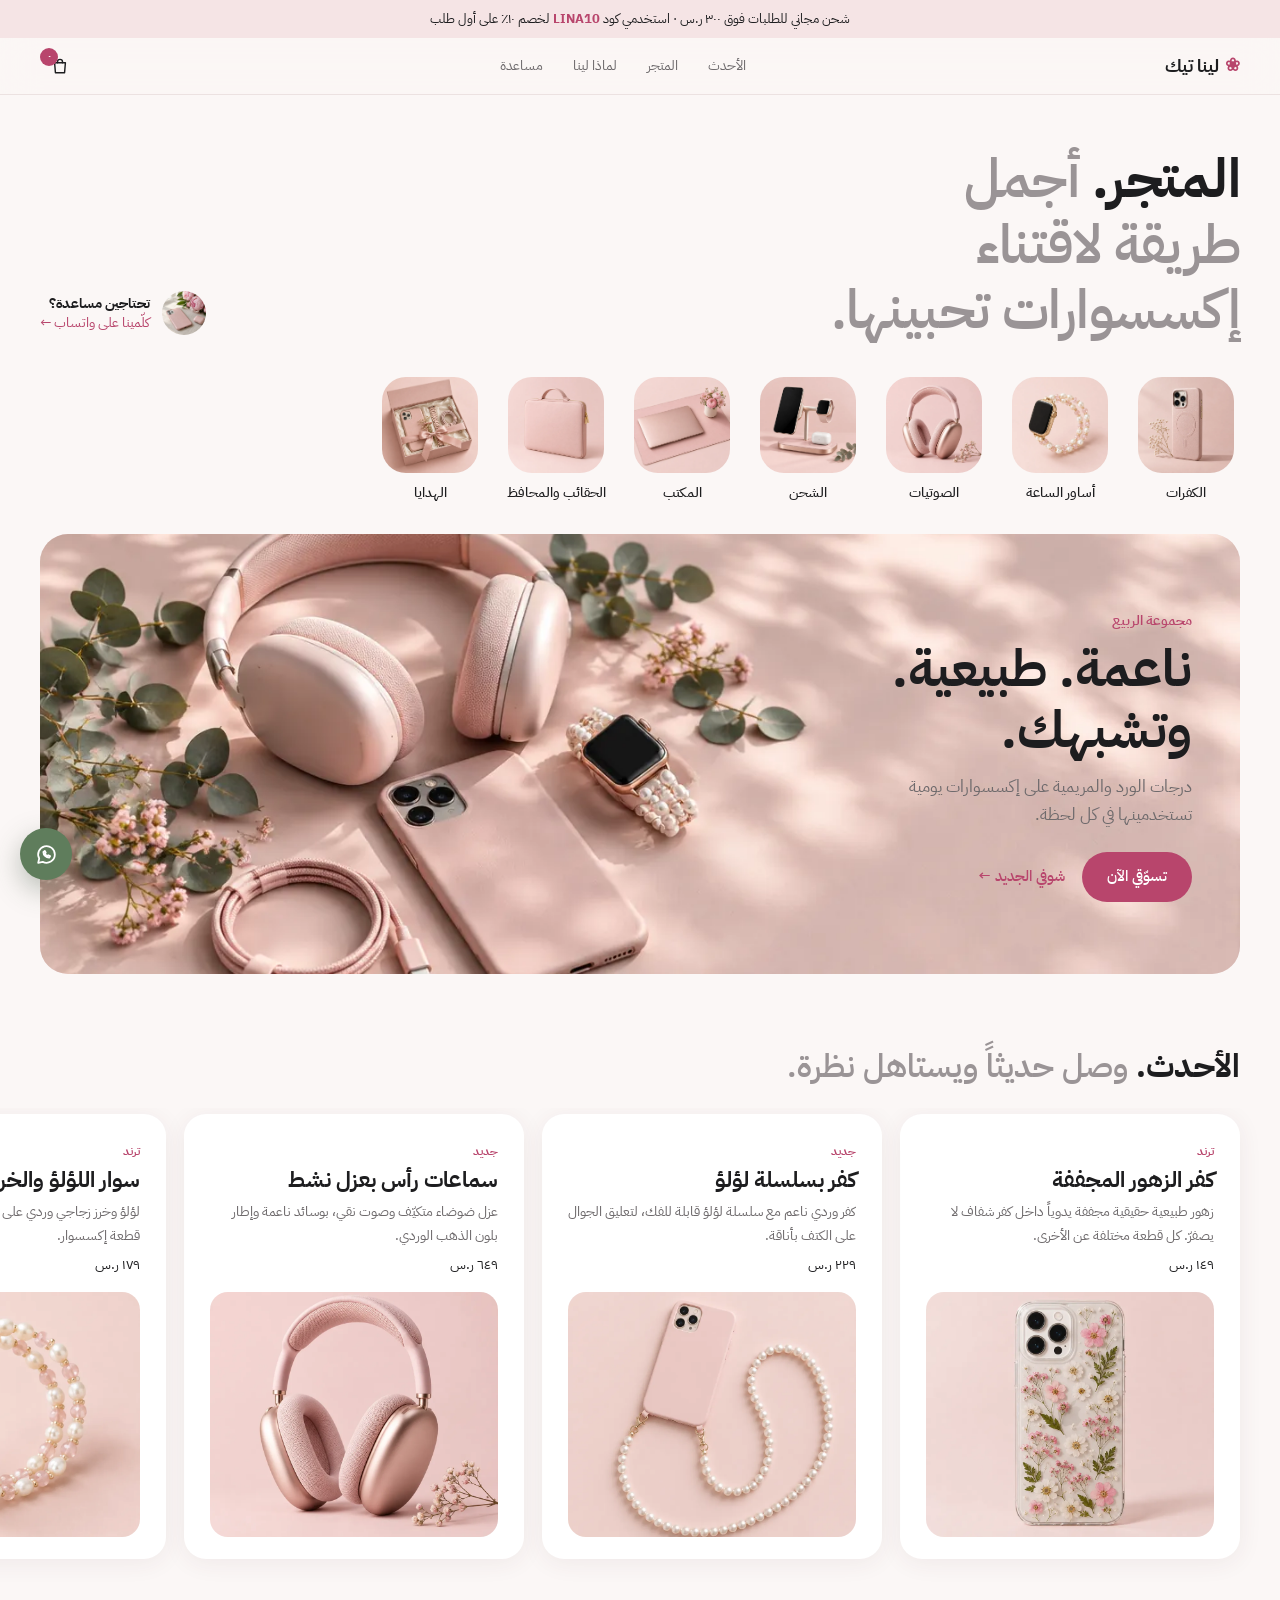
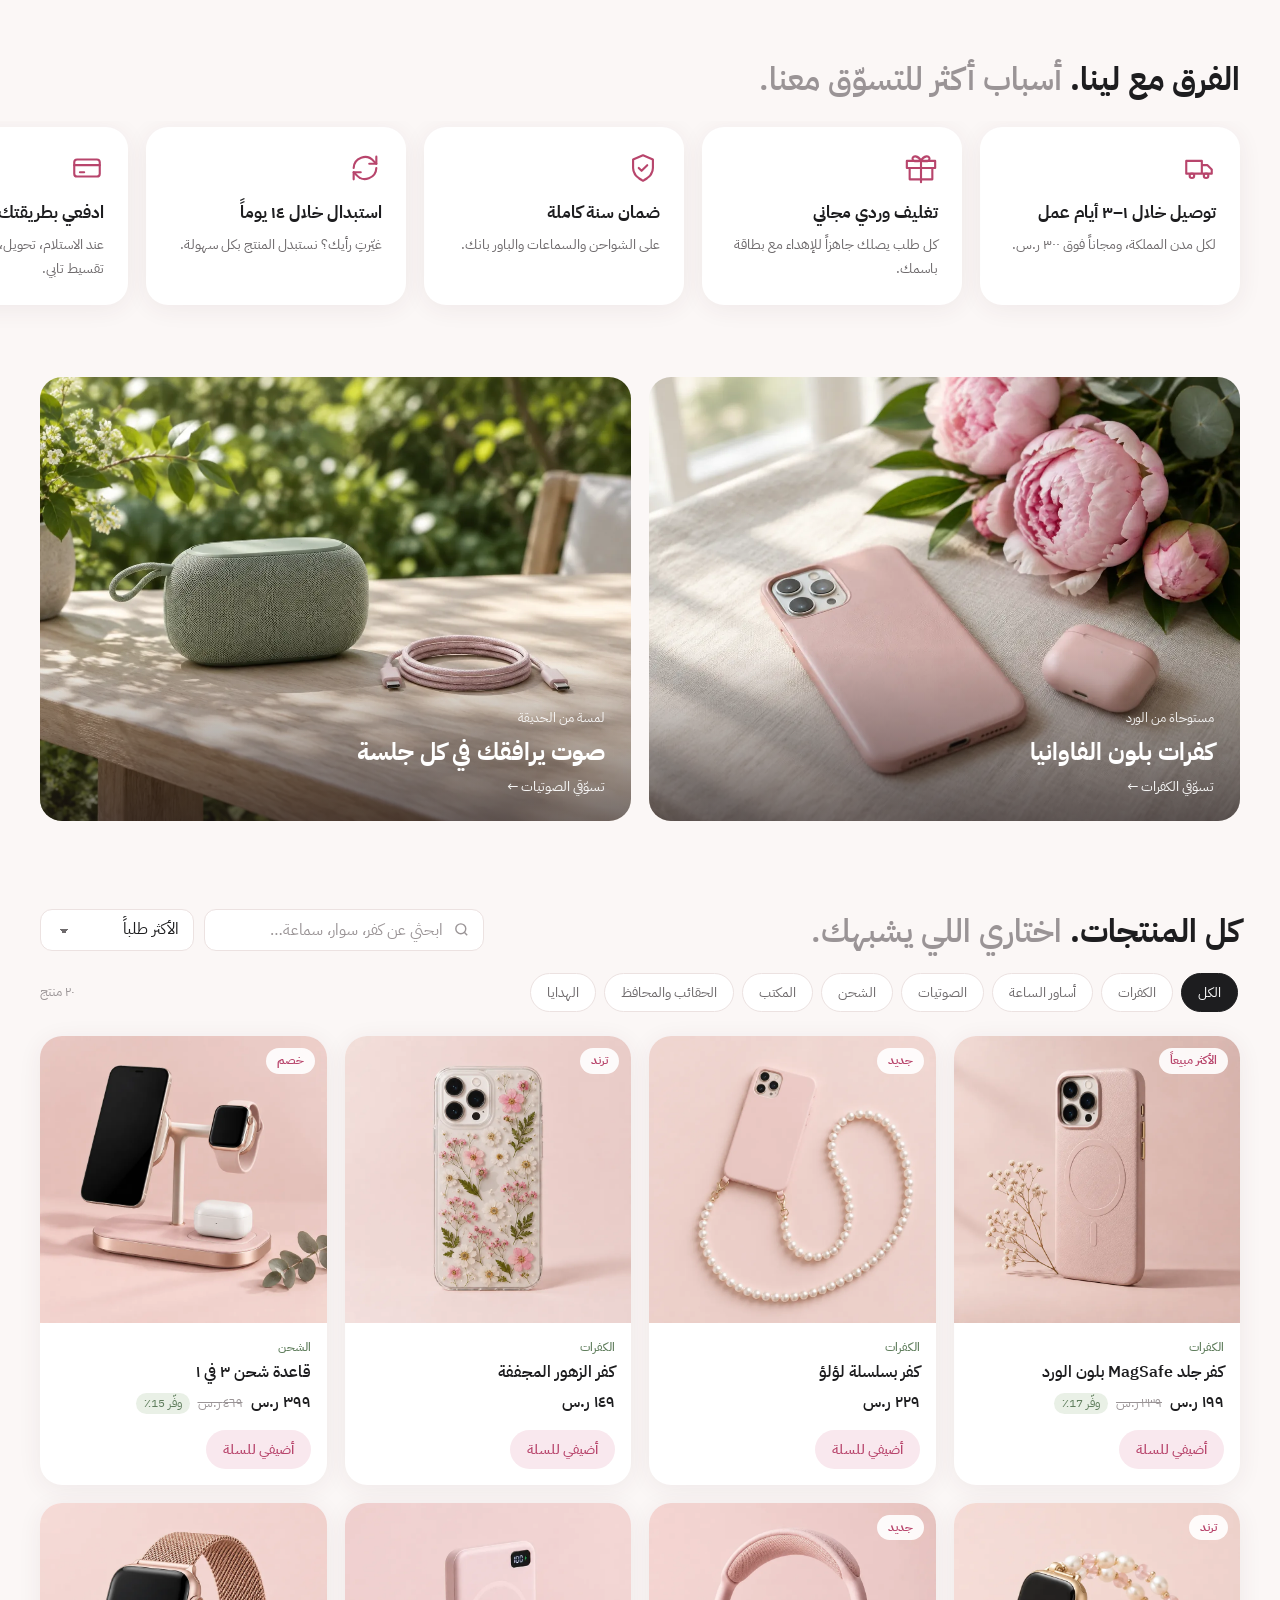
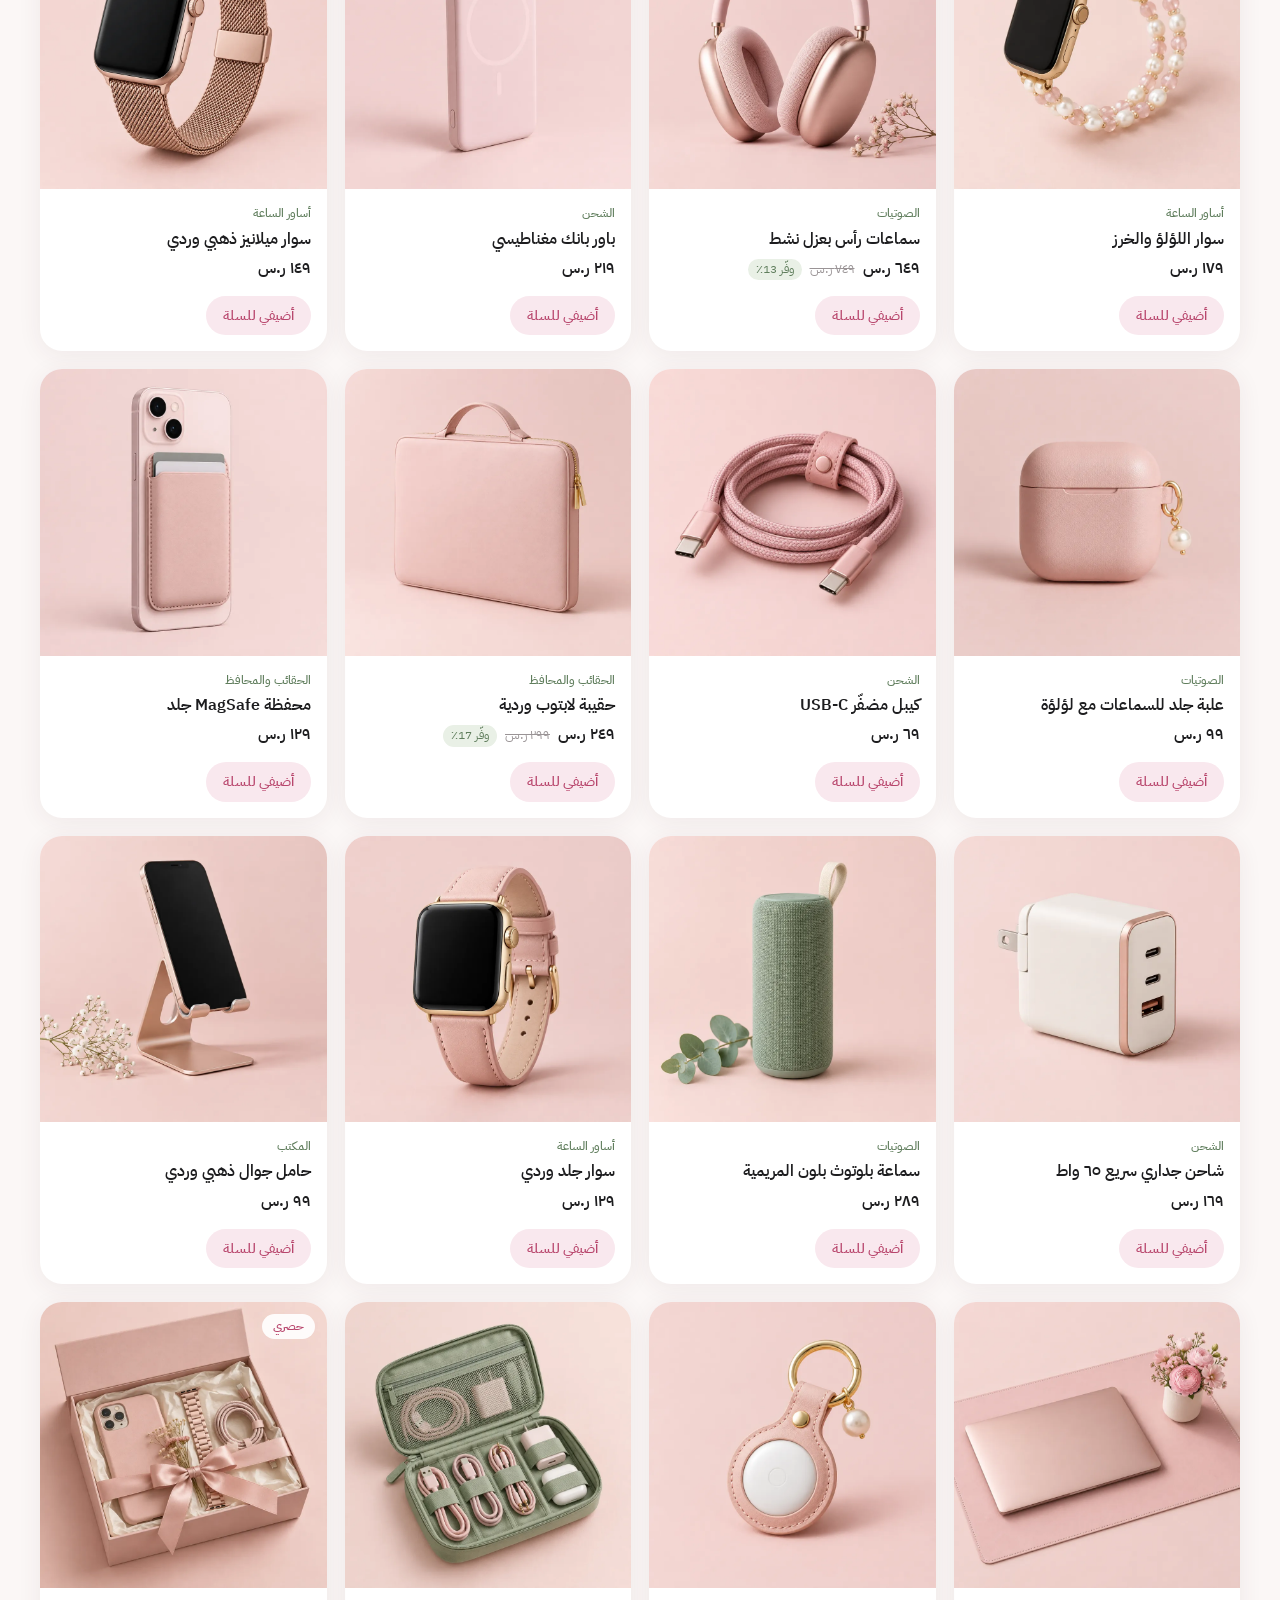
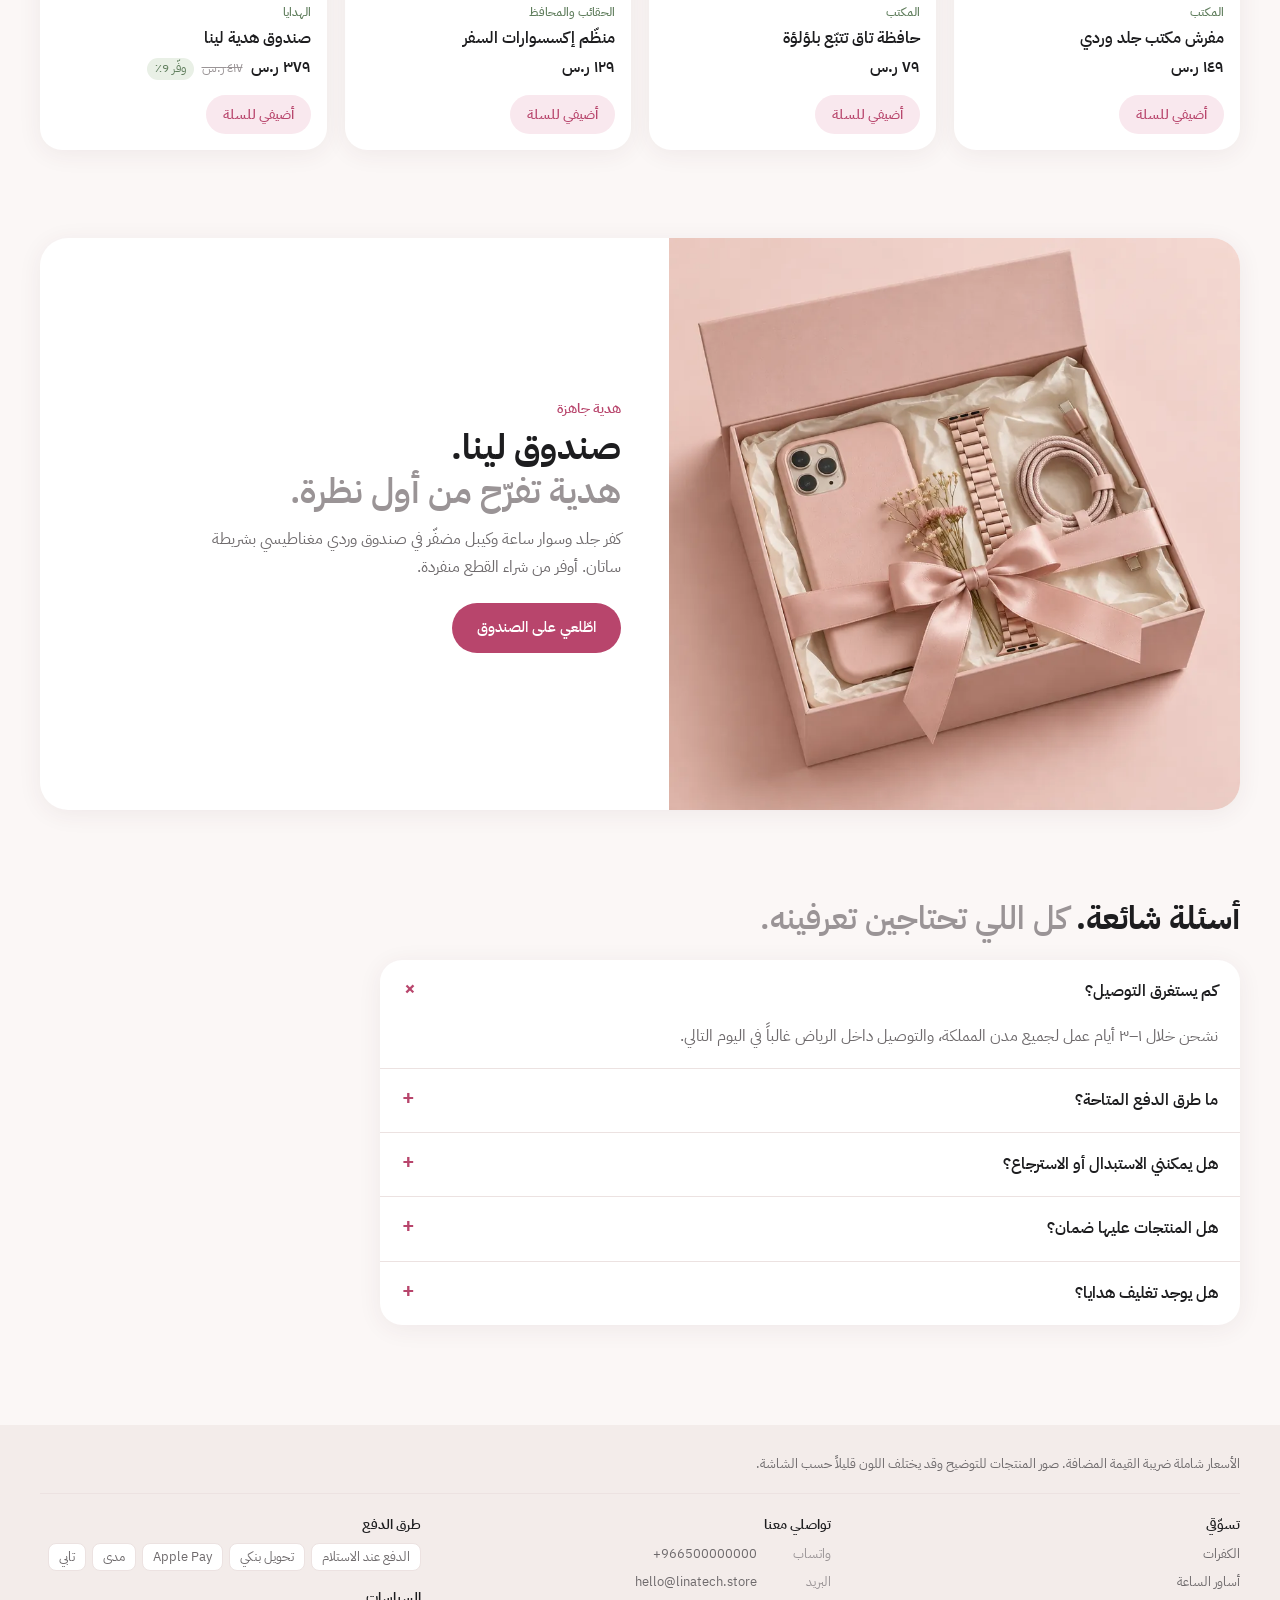
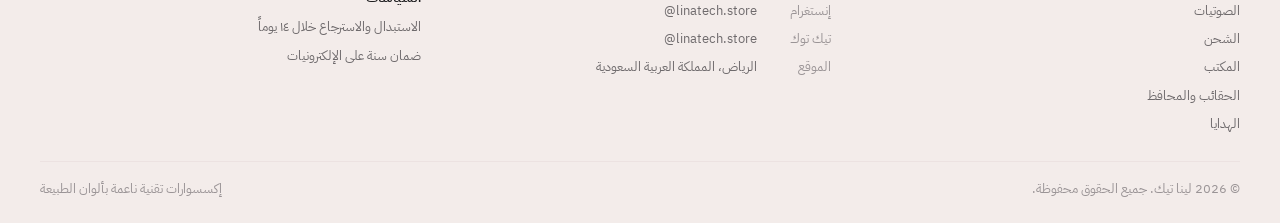
==== commit 6fe9ca18: "Redesign Lina Tech in an Apple Store style with a pink and nature palette - Real product photography" ====
--- a/index.html
+++ b/index.html
@@ -3,94 +3,104 @@
 <head>
   <meta charset="utf-8" />
   <meta name="viewport" content="width=device-width, initial-scale=1, viewport-fit=cover" />
-  <meta name="theme-color" content="#0c0b0a" />
+  <meta name="theme-color" content="#fbf7f6" />
   <title>لينا تيك</title>
-  <meta name="description" content="لينا تيك — إكسسوارات تقنية فاخرة تواكب أحدث الصيحات: كفرات جلد، شواحن لاسلكية، سماعات، أساور ساعات وحقائب." />
+  <meta name="description" content="لينا تيك — إكسسوارات تقنية ناعمة بألوان الطبيعة: كفرات، أساور ساعة، سماعات، شواحن وهدايا." />
+  <link rel="icon" href="data:image/svg+xml,%3Csvg xmlns=%22http://www.w3.org/2000/svg%22 viewBox=%220 0 100 100%22%3E%3Ctext y=%22.9em%22 font-size=%2290%22 fill=%22%23b8456c%22%3E❀%3C/text%3E%3C/svg%3E" />
   <link rel="preconnect" href="https://fonts.googleapis.com" />
   <link rel="preconnect" href="https://fonts.gstatic.com" crossorigin />
-  <link href="https://fonts.googleapis.com/css2?family=IBM+Plex+Sans+Arabic:wght@300;400;500;600&family=Readex+Pro:wght@200;300;500;700&display=swap" rel="stylesheet" />
+  <link href="https://fonts.googleapis.com/css2?family=IBM+Plex+Sans+Arabic:wght@400;500;600;700&display=swap" rel="stylesheet" />
   <link rel="stylesheet" href="css/style.css" />
 </head>
 <body>
-  <a class="skip" href="#products">تخطَّ إلى المنتجات</a>
-
-  <div class="announce">شحن مجاني للطلبات فوق <span data-free-over></span> · كود <b dir="ltr">LINA10</b> لخصم ١٠٪ على أول طلب</div>
+  <a class="skip" href="#products">تخطَّي إلى المنتجات</a>
+
+  <div class="announce">شحن مجاني للطلبات فوق <span data-free-over></span> · استخدمي كود <b dir="ltr">LINA10</b> لخصم ١٠٪ على أول طلب</div>
 
   <header class="header">
     <div class="wrap header__inner">
-      <a href="#" class="logo" aria-label="الصفحة الرئيسية"><span data-store-name>لينا تيك</span><small data-store-name-en>LINA TECH</small></a>
+      <a href="#" class="logo" aria-label="الصفحة الرئيسية"><span class="logo__mark" aria-hidden="true">❀</span><span data-store-name>لينا تيك</span></a>
       <nav class="nav" aria-label="القائمة الرئيسية">
-        <a href="#collections">المجموعات</a>
-        <a href="#products">المنتجات</a>
-        <a href="#faq">الأسئلة</a>
-        <a href="#contact">تواصل</a>
+        <a href="#new">الأحدث</a>
+        <a href="#products">المتجر</a>
+        <a href="#why">لماذا لينا</a>
+        <a href="#faq">مساعدة</a>
       </nav>
       <button type="button" class="cart-btn" data-act="cart" aria-label="فتح السلة">
-        <svg width="20" height="20" viewBox="0 0 24 24" fill="none" stroke="currentColor" stroke-width="1.6" stroke-linecap="round" stroke-linejoin="round" aria-hidden="true"><path d="M6 7h12l-1 13H7L6 7z"/><path d="M9 7a3 3 0 0 1 6 0"/></svg>
+        <svg width="20" height="20" viewBox="0 0 24 24" fill="none" stroke="currentColor" stroke-width="1.7" stroke-linecap="round" stroke-linejoin="round" aria-hidden="true"><path d="M5.5 8h13l-1 12h-11l-1-12z"/><path d="M9 8V7a3 3 0 0 1 6 0v1"/></svg>
         <span class="cart-count" id="cartCount" hidden>0</span>
       </button>
     </div>
   </header>
 
   <main>
-    <section class="hero">
-      <div class="hero__glow" aria-hidden="true"></div>
-      <div class="wrap hero__inner">
-        <div class="hero__copy">
-          <span class="eyebrow">مجموعة خريف ٢٠٢٦</span>
-          <h1>تقنيتك،<br /><em>بلمسة فخامة</em></h1>
-          <p>جلد إيطالي، ألمنيوم مصقول، وسيراميك. إكسسوارات مختارة بعناية لجوالك وساعتك ومكتبك.</p>
-          <div class="hero__cta">
-            <a href="#products" class="btn btn--gold">تسوّق المجموعة</a>
-            <a href="#collections" class="btn btn--line">تصفّح الأقسام</a>
+    <!-- Store headline -->
+    <section class="wrap intro">
+      <h1>المتجر. <span>أجمل طريقة لاقتناء إكسسوارات تحبينها.</span></h1>
+      <a class="intro__help" data-wa href="#" target="_blank" rel="noopener">
+        <img src="images/lifestyle-peony.webp" alt="" />
+        <span><b>تحتاجين مساعدة؟</b><small>كلّمينا على واتساب ←</small></span>
+      </a>
+    </section>
+
+    <!-- Category nav -->
+    <nav class="wrap catnav" id="catNav" aria-label="الأقسام"></nav>
+
+    <!-- Hero banner -->
+    <section class="wrap">
+      <div class="banner">
+        <img class="banner__img" src="images/hero.webp" alt="سماعات وردية وكفر جلد وساعة بسوار لؤلؤ وكيبل مضفّر بين أوراق الأوكالبتوس" />
+        <div class="banner__txt">
+          <span class="eyebrow">مجموعة الربيع</span>
+          <h2>ناعمة. طبيعية.<br />وتشبهك.</h2>
+          <p>درجات الورد والمريمية على إكسسوارات يومية تستخدمينها في كل لحظة.</p>
+          <div class="banner__cta">
+            <a href="#products" class="btn btn--primary">تسوّقي الآن</a>
+            <a href="#new" class="btn btn--text">شوفي الجديد ←</a>
           </div>
         </div>
-        <div class="hero__stage" aria-hidden="true">
-          <div class="stage__item stage__item--a"><div class="art art--hero" style="--tint:#4f6a8a" data-icon="headphones"></div><span>سماعات بعزل نشط</span></div>
-          <div class="stage__item stage__item--b"><div class="art art--hero" style="--tint:#a0703c" data-icon="case"></div><span>كفر جلد MagSafe</span></div>
-          <div class="stage__item stage__item--c"><div class="art art--hero" style="--tint:#d4b06a" data-icon="watchMesh"></div><span>سوار ميلانيز ذهبي</span></div>
-        </div>
-      </div>
-    </section>
-
-    <section class="trust wrap" aria-label="مزايا التسوق">
-      <div class="trust__item">
-        <svg viewBox="0 0 24 24" aria-hidden="true"><path d="M3 7h11v9H3zM14 10h4l3 3v3h-7"/><circle cx="7" cy="17.5" r="1.6"/><circle cx="17" cy="17.5" r="1.6"/></svg>
-        <div><b>شحن سريع</b><small><span data-ship-days></span> لكل المدن</small></div>
-      </div>
-      <div class="trust__item">
-        <svg viewBox="0 0 24 24" aria-hidden="true"><path d="M12 3l7 3v6c0 4-3 7-7 9-4-2-7-5-7-9V6z"/><path d="M9 12l2 2 4-4"/></svg>
-        <div><b>ضمان سنة</b><small>على كل الأجهزة الإلكترونية</small></div>
-      </div>
-      <div class="trust__item">
-        <svg viewBox="0 0 24 24" aria-hidden="true"><path d="M4 12a8 8 0 0 1 14-5l2 2M20 12a8 8 0 0 1-14 5l-2-2"/><path d="M20 4v5h-5M4 20v-5h5"/></svg>
-        <div><b>استبدال سهل</b><small>خلال ١٤ يوماً من الاستلام</small></div>
-      </div>
-      <div class="trust__item">
-        <svg viewBox="0 0 24 24" aria-hidden="true"><rect x="3" y="6" width="18" height="12" rx="2"/><path d="M3 10h18M7 15h3"/></svg>
-        <div><b>دفع مرن</b><small>عند الاستلام أو تحويل أو Apple Pay</small></div>
-      </div>
-    </section>
-
-    <section id="collections" class="section wrap">
-      <div class="section__head">
-        <span class="eyebrow">الأقسام</span>
-        <h2>كل ما يكمل أجهزتك</h2>
-      </div>
-      <div class="colls" id="collList"></div>
-    </section>
-
-    <section id="products" class="section wrap">
+      </div>
+    </section>
+
+    <!-- New arrivals -->
+    <section id="new" class="shelf">
+      <h2 class="wrap shelf__title">الأحدث. <span>وصل حديثاً ويستاهل نظرة.</span></h2>
+      <div class="scroller" id="newRow"></div>
+    </section>
+
+    <!-- Why Lina -->
+    <section id="why" class="shelf">
+      <h2 class="wrap shelf__title">الفرق مع لينا. <span>أسباب أكثر للتسوّق معنا.</span></h2>
+      <div class="scroller scroller--small">
+        <div class="perk"><svg viewBox="0 0 24 24" aria-hidden="true"><path d="M3 7h11v9H3zM14 10h4l3 3v3h-7"/><circle cx="7" cy="17.5" r="1.6"/><circle cx="17" cy="17.5" r="1.6"/></svg><b>توصيل خلال <span data-ship-days></span></b><p>لكل مدن المملكة، ومجاناً فوق <span data-free-over></span>.</p></div>
+        <div class="perk"><svg viewBox="0 0 24 24" aria-hidden="true"><path d="M20 12v8H4v-8M2 7h20v5H2zM12 22V7"/><path d="M12 7c-2-4-6-4-6-1.5S9 7 12 7zm0 0c2-4 6-4 6-1.5S15 7 12 7z"/></svg><b>تغليف وردي مجاني</b><p>كل طلب يصلك جاهزاً للإهداء مع بطاقة باسمك.</p></div>
+        <div class="perk"><svg viewBox="0 0 24 24" aria-hidden="true"><path d="M12 3l7 3v6c0 4-3 7-7 9-4-2-7-5-7-9V6z"/><path d="M9 12l2 2 4-4"/></svg><b>ضمان سنة كاملة</b><p>على الشواحن والسماعات والباور بانك.</p></div>
+        <div class="perk"><svg viewBox="0 0 24 24" aria-hidden="true"><path d="M4 12a8 8 0 0 1 14-5l2 2M20 12a8 8 0 0 1-14 5l-2-2"/><path d="M20 4v5h-5M4 20v-5h5"/></svg><b>استبدال خلال ١٤ يوماً</b><p>غيّرتِ رأيك؟ نستبدل المنتج بكل سهولة.</p></div>
+        <div class="perk"><svg viewBox="0 0 24 24" aria-hidden="true"><rect x="3" y="6" width="18" height="12" rx="2"/><path d="M3 10h18M7 15h3"/></svg><b>ادفعي بطريقتك</b><p>عند الاستلام، تحويل، Apple Pay أو تقسيط تابي.</p></div>
+      </div>
+    </section>
+
+    <!-- Moods -->
+    <section class="wrap moods" aria-label="تسوّقي حسب الأسلوب">
+      <a href="#products" class="mood" data-act="cat" data-cat="cases">
+        <img src="images/lifestyle-peony.webp" alt="كفر وردي وعلبة سماعات بجانب باقة فاوانيا"  />
+        <span class="mood__txt"><small>مستوحاة من الورد</small><b>كفرات بلون الفاوانيا</b><em>تسوّقي الكفرات ←</em></span>
+      </a>
+      <a href="#products" class="mood" data-act="cat" data-cat="audio">
+        <img src="images/lifestyle-garden.webp" alt="سماعة بلوتوث خضراء وكيبل وردي على طاولة خشبية في حديقة"  />
+        <span class="mood__txt"><small>لمسة من الحديقة</small><b>صوت يرافقك في كل جلسة</b><em>تسوّقي الصوتيات ←</em></span>
+      </a>
+    </section>
+
+    <!-- All products -->
+    <section id="products" class="wrap section">
       <div class="toolbar">
-        <div class="section__head">
-          <span class="eyebrow">المجموعة</span>
-          <h2>الأكثر أناقة هذا الموسم</h2>
-        </div>
+        <h2 class="shelf__title shelf__title--flush">كل المنتجات. <span>اختاري اللي يشبهك.</span></h2>
         <div class="toolbar__ctl">
           <label class="field">
-            <span class="sr">ابحث في المنتجات</span>
+            <span class="sr">ابحثي في المنتجات</span>
             <svg viewBox="0 0 24 24" aria-hidden="true"><circle cx="11" cy="11" r="7"/><path d="M20 20l-4-4"/></svg>
-            <input type="search" id="search" placeholder="ابحث عن كفر، شاحن، سوار…" autocomplete="off" />
+            <input type="search" id="search" placeholder="ابحثي عن كفر، سوار، سماعة…" autocomplete="off" />
           </label>
           <label class="field field--select">
             <span class="sr">ترتيب المنتجات</span>
@@ -108,57 +118,56 @@
         <small class="result-count" id="resultCount"></small>
       </div>
       <div class="grid" id="grid"></div>
-      <p class="empty" id="empty" hidden>لا توجد منتجات مطابقة لبحثك. جرّب كلمة أخرى أو اختر «الكل».</p>
-    </section>
-
-    <section class="gift wrap" aria-labelledby="giftTitle">
-      <div class="gift__art art art--hero" style="--tint:#c9a45c" data-icon="gift"></div>
-      <div class="gift__copy">
-        <span class="eyebrow">هدية جاهزة</span>
-        <h2 id="giftTitle">صندوق لينا تيك الحصري</h2>
-        <p>كفر جلد وسوار ساعة وكيبل مضفّر في صندوق أسود مغناطيسي، مع بطاقة إهداء بخط اليد. وفّر ١٢١ ر.س مقارنة بشراء القطع منفردة.</p>
-        <button type="button" class="btn btn--gold" data-act="view" data-id="20">اطّلع على الصندوق</button>
-      </div>
-    </section>
-
-    <section id="faq" class="section wrap faq">
-      <div class="section__head">
-        <span class="eyebrow">مساعدة</span>
-        <h2>أسئلة شائعة</h2>
-      </div>
+      <p class="empty" id="empty" hidden>ما لقينا منتجات بهذا الاسم. جرّبي كلمة ثانية أو اختاري «الكل».</p>
+    </section>
+
+    <!-- Gift -->
+    <section class="wrap">
+      <div class="gift">
+        <img src="images/gift-box.webp" alt="صندوق هدية وردي فيه كفر جلد وسوار ساعة وكيبل"  />
+        <div class="gift__copy">
+          <span class="eyebrow">هدية جاهزة</span>
+          <h2>صندوق لينا. <span>هدية تفرّح من أول نظرة.</span></h2>
+          <p>كفر جلد وسوار ساعة وكيبل مضفّر في صندوق وردي مغناطيسي بشريطة ساتان. أوفر من شراء القطع منفردة.</p>
+          <button type="button" class="btn btn--primary" data-act="view" data-id="20">اطّلعي على الصندوق</button>
+        </div>
+      </div>
+    </section>
+
+    <!-- FAQ -->
+    <section id="faq" class="wrap section faq">
+      <h2 class="shelf__title shelf__title--flush">أسئلة شائعة. <span>كل اللي تحتاجين تعرفينه.</span></h2>
       <div class="faq__list" id="faqList"></div>
     </section>
   </main>
 
   <footer id="contact" class="footer">
-    <div class="wrap footer__grid">
-      <div class="footer__brand">
-        <a href="#" class="logo"><span data-store-name>لينا تيك</span><small data-store-name-en>LINA TECH</small></a>
-        <p data-store-tagline></p>
-        <a class="btn btn--gold" data-wa href="#" target="_blank" rel="noopener">راسلنا على واتساب</a>
-      </div>
-      <div>
-        <h4>تسوّق</h4>
-        <ul class="footer__links" id="footCats"></ul>
-      </div>
-      <div>
-        <h4>تواصل معنا</h4>
-        <ul class="contact" id="contactList"></ul>
-      </div>
-      <div>
-        <h4>طرق الدفع</h4>
-        <div class="payments" id="payments"></div>
-        <h4 class="mt">السياسات</h4>
-        <ul class="footer__links">
-          <li>الاستبدال والاسترجاع خلال ١٤ يوماً</li>
-          <li>ضمان سنة على الإلكترونيات</li>
-        </ul>
-      </div>
-    </div>
-    <div class="wrap copy">© <span id="year"></span> <span data-store-name>لينا تيك</span>. جميع الحقوق محفوظة.</div>
+    <div class="wrap">
+      <p class="footer__note">الأسعار شاملة ضريبة القيمة المضافة. صور المنتجات للتوضيح وقد يختلف اللون قليلاً حسب الشاشة.</p>
+      <div class="footer__grid">
+        <div>
+          <h4>تسوّقي</h4>
+          <ul class="footer__links" id="footCats"></ul>
+        </div>
+        <div>
+          <h4>تواصلي معنا</h4>
+          <ul class="contact" id="contactList"></ul>
+        </div>
+        <div>
+          <h4>طرق الدفع</h4>
+          <div class="payments" id="payments"></div>
+          <h4 class="mt">السياسات</h4>
+          <ul class="footer__links">
+            <li>الاستبدال والاسترجاع خلال ١٤ يوماً</li>
+            <li>ضمان سنة على الإلكترونيات</li>
+          </ul>
+        </div>
+      </div>
+      <div class="copy"><span>© <span id="year"></span> <span data-store-name>لينا تيك</span>. جميع الحقوق محفوظة.</span><span data-store-tagline></span></div>
+    </div>
   </footer>
 
-  <a class="wa-float" data-wa href="#" target="_blank" rel="noopener" aria-label="تواصل عبر واتساب">
+  <a class="wa-float" data-wa href="#" target="_blank" rel="noopener" aria-label="تواصلي معنا عبر واتساب">
     <svg viewBox="0 0 24 24" aria-hidden="true"><path d="M20 12a8 8 0 0 1-11.6 7.1L4 20l1-4.2A8 8 0 1 1 20 12z"/><path d="M9 9.5c0 3 2.5 5.5 5.5 5.5l1-1.4-1.8-.9-.8.8c-1-.4-2-1.4-2.4-2.4l.8-.8-.9-1.8z"/></svg>
   </a>
 
@@ -176,7 +185,7 @@
     <div class="modal__backdrop" data-close></div>
     <aside class="drawer__panel" role="dialog" aria-modal="true" aria-labelledby="cartTitle" tabindex="-1">
       <div class="drawer__head">
-        <h3 id="cartTitle">سلة التسوق <span id="cartTitleCount"></span></h3>
+        <h3 id="cartTitle">حقيبة التسوق <span id="cartTitleCount"></span></h3>
         <button type="button" class="icon-btn" data-close aria-label="إغلاق السلة">✕</button>
       </div>
       <div class="drawer__body" id="cartItems"></div>
@@ -200,20 +209,21 @@
               <option>الدفع عند الاستلام</option>
               <option>تحويل بنكي</option>
               <option>Apple Pay / مدى</option>
+              <option>تقسيط تابي</option>
             </select>
           </label>
         </div>
         <label for="fAddr">العنوان بالتفصيل<textarea id="fAddr" name="address" rows="2" required placeholder="الحي، الشارع، رقم المبنى"></textarea></label>
         <label for="fNotes">ملاحظات أو رسالة إهداء (اختياري)<textarea id="fNotes" name="notes" rows="2"></textarea></label>
         <div class="summary" id="checkoutSummary"></div>
-        <button class="btn btn--gold btn--block" type="submit">مراجعة الطلب</button>
+        <button class="btn btn--primary btn--block" type="submit">مراجعة الطلب</button>
       </form>
       <div id="orderDone" class="done" hidden>
         <div class="done__mark" aria-hidden="true">✓</div>
         <h3>طلبك جاهز للإرسال</h3>
-        <p>رقم الطلب <b id="orderNo" dir="ltr"></b>. اضغط الزر لإرسال التفاصيل على واتساب، وسنؤكد الطلب ونرسل لك موعد التوصيل.</p>
+        <p>رقم الطلب <b id="orderNo" dir="ltr"></b>. اضغطي الزر لإرسال التفاصيل على واتساب، وبنأكد طلبك ونرسل لك موعد التوصيل.</p>
         <pre class="done__text" id="orderText"></pre>
-        <a class="btn btn--gold btn--block" id="sendWa" href="#" target="_blank" rel="noopener" data-act="sent">إرسال الطلب على واتساب</a>
+        <a class="btn btn--primary btn--block" id="sendWa" href="#" target="_blank" rel="noopener" data-act="sent">إرسال الطلب على واتساب</a>
         <button type="button" class="btn btn--line btn--block" data-act="copy">نسخ تفاصيل الطلب</button>
       </div>
     </div>
@@ -222,7 +232,6 @@
   <div class="toast" id="toast" role="status" aria-live="polite"></div>
 
   <script src="js/config.js"></script>
-  <script src="js/icons.js"></script>
   <script src="js/app.js"></script>
 </body>
 </html>
--- a/css/style.css
+++ b/css/style.css
@@ -1,350 +1,345 @@
-/* لينا تيك — معرض ليلي: أسطح سوداء دافئة، رسومات خطية ذهبية، وتوهّج بلون خامة كل منتج.
-   ثيم داكن واحد مقصود (هوية فاخرة)، كل الألوان معرّفة هنا. */
+/* لينا تيك — بنية متجر Apple (عناوين كبيرة، رفوف أفقية، بطاقات بيضاء ناعمة)
+   بألوان الطبيعة: وردي الفاوانيا للأزرار، أخضر المريمية للتأكيدات، وأرضية بيضاء دافئة.
+   ثيم فاتح واحد مقصود، كل الألوان معرّفة هنا. */
 :root {
-  --bg: #0c0b0a;
-  --surface: #151412;
-  --surface-2: #1d1b18;
-  --line: #2b2824;
-  --line-2: #3b3732;
-  --text: #f3eee5;
-  --muted: #a39b8f;
-  --faint: #6f685e;
-  --gold: #c9a45c;
-  --gold-hi: #e7cd92;
-  --ink-on-gold: #1b1407;
-  --ok: #8fbf8a;
-  --radius: 18px;
-  --shadow: 0 24px 60px rgba(0, 0, 0, 0.5);
-  --display: "Readex Pro", "IBM Plex Sans Arabic", "Segoe UI", Tahoma, sans-serif;
-  --body: "IBM Plex Sans Arabic", "Segoe UI", Tahoma, sans-serif;
-  color-scheme: dark;
+  --bg: #fbf7f6;
+  --card: #ffffff;
+  --blush: #f5e4e5;
+  --line: #ece2e1;
+  --text: #1d1d1f;
+  --muted: #6e6a6c;
+  --faint: #9a9496;
+  --rose: #b8456c;
+  --rose-hi: #9f3a5c;
+  --rose-soft: #f9e8ee;
+  --sage: #5f7d5c;
+  --sage-soft: #e9f0e6;
+  --on-rose: #ffffff;
+  --radius: 22px;
+  --shadow: 0 4px 24px rgba(80, 40, 50, 0.07);
+  --shadow-hi: 0 14px 40px rgba(80, 40, 50, 0.13);
+  --font: "IBM Plex Sans Arabic", "SF Arabic", "Segoe UI", Tahoma, sans-serif;
+  --gutter: max(16px, calc((100% - 1200px) / 2));
+  color-scheme: light;
 }
 
 * { box-sizing: border-box; margin: 0; padding: 0; }
-html { scroll-behavior: smooth; scroll-padding-top: 90px; }
-body {
-  font-family: var(--body); background: var(--bg); color: var(--text);
-  line-height: 1.75; -webkit-font-smoothing: antialiased; overflow-x: hidden;
-}
+html { scroll-behavior: smooth; scroll-padding-top: 70px; }
+body { font-family: var(--font); background: var(--bg); color: var(--text); line-height: 1.7; -webkit-font-smoothing: antialiased; overflow-x: hidden; }
 body.locked { overflow: hidden; }
 a { color: inherit; text-decoration: none; }
 button, input, textarea, select { font: inherit; color: inherit; }
 button { background: none; border: 0; cursor: pointer; }
 img { max-width: 100%; display: block; }
 ul { list-style: none; }
-h1, h2, h3, h4 { font-family: var(--display); font-weight: 500; line-height: 1.3; text-wrap: balance; }
-:focus-visible { outline: 2px solid var(--gold); outline-offset: 3px; border-radius: 6px; }
+h1, h2, h3, h4 { line-height: 1.25; text-wrap: balance; font-weight: 700; }
+:focus-visible { outline: 2px solid var(--rose); outline-offset: 3px; border-radius: 8px; }
 .wrap { width: min(1200px, 100% - 32px); margin-inline: auto; }
 .sr { position: absolute; width: 1px; height: 1px; overflow: hidden; clip: rect(0 0 0 0); white-space: nowrap; }
-.skip { position: absolute; top: -60px; right: 16px; background: var(--gold); color: var(--ink-on-gold); padding: 8px 16px; border-radius: 8px; z-index: 100; }
+.skip { position: absolute; top: -60px; right: 16px; background: var(--rose); color: var(--on-rose); padding: 8px 16px; border-radius: 10px; z-index: 100; }
 .skip:focus { top: 12px; }
-.eyebrow { display: inline-block; color: var(--gold); font-size: 0.8rem; font-weight: 500; letter-spacing: 0.08em; margin-bottom: 8px; }
-
-/* ---------- Product art ---------- */
-.art {
-  position: relative; display: grid; place-items: center; aspect-ratio: 1; width: 100%; max-width: 100%;
-  color: var(--gold); isolation: isolate; overflow: hidden;
-  background: radial-gradient(circle at 50% 58%, color-mix(in srgb, var(--tint) 34%, transparent), transparent 62%), var(--surface-2);
-}
-.art::after {
-  content: ""; position: absolute; inset: 0; z-index: -1;
-  background: radial-gradient(ellipse 60% 12% at 50% 86%, rgba(0, 0, 0, 0.55), transparent);
-}
-.art svg { width: 54%; height: 54%; filter: drop-shadow(0 0 14px color-mix(in srgb, var(--gold) 30%, transparent)); transition: transform 0.4s ease; }
-.art img { width: 100%; height: 100%; object-fit: cover; }
-.art--sm { width: 64px; height: 64px; border-radius: 12px; flex-shrink: 0; }
-.art--sm svg { width: 66%; height: 66%; filter: none; }
+.eyebrow { display: inline-block; color: var(--rose); font-size: 0.85rem; font-weight: 600; margin-bottom: 6px; }
+
+/* ---------- Product image ---------- */
+.art { position: relative; aspect-ratio: 1; width: 100%; max-width: 100%; overflow: hidden; background: var(--blush); }
+.art img { width: 100%; height: 100%; object-fit: cover; transition: transform 0.5s ease; }
+.art--sm { width: 72px; height: 72px; border-radius: 14px; flex-shrink: 0; }
 .art--lg { border-radius: var(--radius); }
-.art--hero { border-radius: 28px; border: 1px solid var(--line-2); box-shadow: inset 0 1px 0 rgba(255, 255, 255, 0.05), var(--shadow); }
+.art--tile { aspect-ratio: 4 / 3.4; border-radius: 18px; margin-top: auto; }
 
 /* ---------- Announcement + header ---------- */
-.announce { background: var(--gold); color: var(--ink-on-gold); text-align: center; font-size: 0.82rem; font-weight: 500; padding: 7px 16px; }
+.announce { background: var(--blush); color: var(--text); text-align: center; font-size: 0.82rem; padding: 8px 16px; }
+.announce b { color: var(--rose); }
 .header {
   position: sticky; top: env(safe-area-inset-top, 0px); z-index: 30;
-  background: color-mix(in srgb, var(--bg) 84%, transparent); backdrop-filter: blur(14px);
+  background: rgba(251, 247, 246, 0.8); backdrop-filter: saturate(180%) blur(18px); -webkit-backdrop-filter: saturate(180%) blur(18px);
   border-bottom: 1px solid var(--line);
 }
-.header__inner { display: flex; align-items: center; justify-content: space-between; height: 70px; gap: 16px; }
-.logo { display: inline-flex; flex-direction: column; line-height: 1.1; }
-.logo span { font-family: var(--display); font-size: 1.45rem; font-weight: 700; }
-.logo small { font-size: 0.6rem; letter-spacing: 0.42em; color: var(--gold); direction: ltr; text-align: right; }
-.nav { display: flex; gap: 30px; }
-.nav a { color: var(--muted); font-size: 0.95rem; transition: color 0.2s; }
-.nav a:hover { color: var(--gold-hi); }
-.cart-btn { position: relative; border: 1px solid var(--line-2); width: 44px; height: 44px; border-radius: 50%; display: grid; place-items: center; transition: border-color 0.2s; }
-.cart-btn:hover { border-color: var(--gold); }
+.header__inner { display: flex; align-items: center; justify-content: space-between; height: 56px; gap: 16px; }
+.logo { display: inline-flex; align-items: center; gap: 6px; font-weight: 700; font-size: 1.15rem; }
+.logo__mark { color: var(--rose); font-size: 1.1rem; }
+.nav { display: flex; gap: 30px; font-size: 0.88rem; }
+.nav a { color: var(--muted); transition: color 0.2s; }
+.nav a:hover { color: var(--text); }
+.cart-btn { position: relative; width: 40px; height: 40px; border-radius: 50%; display: grid; place-items: center; color: var(--text); transition: background 0.2s; }
+.cart-btn:hover { background: var(--blush); }
 .cart-count {
-  position: absolute; top: -5px; left: -5px; background: var(--gold); color: var(--ink-on-gold);
-  font-size: 0.7rem; font-weight: 600; min-width: 20px; height: 20px; border-radius: 10px; display: grid; place-items: center; padding: 0 5px;
+  position: absolute; top: 2px; left: 0; background: var(--rose); color: var(--on-rose);
+  font-size: 0.66rem; font-weight: 600; min-width: 18px; height: 18px; border-radius: 9px; display: grid; place-items: center; padding: 0 4px;
 }
 .cart-count.bump { animation: bump 0.35s; }
 @keyframes bump { 50% { transform: scale(1.35); } }
 
 /* ---------- Buttons ---------- */
 .btn {
-  display: inline-flex; align-items: center; justify-content: center; gap: 8px;
-  padding: 12px 26px; border-radius: 999px; border: 1px solid transparent; font-weight: 500;
+  display: inline-flex; align-items: center; justify-content: center; gap: 6px;
+  padding: 11px 24px; border-radius: 999px; border: 1px solid transparent; font-weight: 500; font-size: 0.95rem;
   transition: background 0.2s, border-color 0.2s, color 0.2s, transform 0.1s; text-align: center;
 }
 .btn:active { transform: scale(0.97); }
-.btn--gold { background: var(--gold); color: var(--ink-on-gold); }
-.btn--gold:hover { background: var(--gold-hi); }
-.btn--line { border-color: var(--line-2); color: var(--text); }
-.btn--line:hover { border-color: var(--gold); color: var(--gold-hi); }
+.btn--primary { background: var(--rose); color: var(--on-rose); }
+.btn--primary:hover { background: var(--rose-hi); }
+.btn--line { border-color: var(--line); background: var(--card); }
+.btn--line:hover { border-color: var(--rose); color: var(--rose); }
+.btn--text { color: var(--rose); padding-inline: 8px; }
+.btn--text:hover { text-decoration: underline; text-underline-offset: 4px; }
+.btn--buy { background: var(--rose-soft); color: var(--rose); padding: 7px 16px; font-size: 0.85rem; }
+.btn--buy:hover { background: var(--rose); color: var(--on-rose); }
 .btn--block { width: 100%; }
-.icon-btn { color: var(--muted); padding: 6px 8px; font-size: 1.05rem; border-radius: 8px; }
+.icon-btn { color: var(--muted); width: 34px; height: 34px; border-radius: 50%; background: var(--blush); font-size: 0.9rem; display: grid; place-items: center; }
 .icon-btn:hover { color: var(--text); }
-.link { color: var(--muted); font-size: 0.8rem; text-decoration: underline; text-underline-offset: 3px; }
-.link:hover { color: var(--gold-hi); }
-
-/* ---------- Hero ---------- */
-.hero { position: relative; overflow: hidden; padding: 72px 0 88px; }
-.hero__glow {
-  position: absolute; width: 820px; height: 620px; left: -160px; top: 40px;
-  background: radial-gradient(closest-side, rgba(201, 164, 92, 0.22), transparent 70%); pointer-events: none;
-}
-.hero__inner { position: relative; display: grid; grid-template-columns: 1fr 1.05fr; gap: 48px; align-items: center; }
-.hero__copy { min-width: 0; }
-.hero h1 { font-size: clamp(2.4rem, 6vw, 4.4rem); font-weight: 200; line-height: 1.2; margin-bottom: 18px; }
-.hero h1 em {
-  font-style: normal; font-weight: 700;
-  background: linear-gradient(120deg, var(--gold-hi), var(--gold) 60%, #a8843f);
-  -webkit-background-clip: text; background-clip: text; color: transparent;
-}
-.hero p { color: var(--muted); font-size: 1.1rem; max-width: 44ch; margin-bottom: 30px; }
-.hero__cta { display: flex; gap: 12px; flex-wrap: wrap; }
-.hero__stage { display: grid; grid-template-columns: repeat(3, 1fr); gap: 18px; align-items: end; }
-.stage__item { display: grid; gap: 10px; text-align: center; animation: rise 0.8s ease both; }
-.stage__item span { font-size: 0.78rem; color: var(--muted); }
-.stage__item--b { transform: translateY(-36px); animation-delay: 0.1s; }
-.stage__item--c { animation-delay: 0.2s; }
-.stage__item .art { animation: float 7s ease-in-out infinite; }
-.stage__item--b .art { animation-delay: -2.3s; }
-.stage__item--c .art { animation-delay: -4.6s; }
-@keyframes float { 50% { translate: 0 -10px; } }
-@keyframes rise { from { opacity: 0.3; translate: 0 16px; } }
-
-/* ---------- Trust strip ---------- */
-.trust { display: grid; grid-template-columns: repeat(4, 1fr); border: 1px solid var(--line); border-radius: var(--radius); background: var(--surface); }
-.trust__item { display: flex; gap: 14px; align-items: center; padding: 20px 22px; min-width: 0; }
-.trust__item + .trust__item { border-inline-start: 1px solid var(--line); }
-.trust svg { width: 26px; height: 26px; flex-shrink: 0; fill: none; stroke: var(--gold); stroke-width: 1.5; stroke-linecap: round; stroke-linejoin: round; }
-.trust b { font-weight: 500; display: block; }
-.trust small { color: var(--muted); font-size: 0.82rem; }
-
-/* ---------- Sections ---------- */
-.section { padding-top: 96px; }
-.section__head h2 { font-size: clamp(1.6rem, 3.4vw, 2.3rem); }
-.section > .section__head { margin-bottom: 28px; }
-
-/* Collections */
-.colls { display: grid; grid-template-columns: repeat(3, 1fr); gap: 14px; }
-.coll {
-  display: flex; align-items: center; gap: 16px; padding: 14px 18px 14px 22px;
-  border: 1px solid var(--line); border-radius: var(--radius); background: var(--surface);
-  transition: border-color 0.25s, background 0.25s;
-}
-.coll:hover { border-color: color-mix(in srgb, var(--gold) 55%, transparent); background: var(--surface-2); }
-.coll__art { width: 68px; height: 68px; flex-shrink: 0; border-radius: 14px; background: var(--surface-2); display: grid; place-items: center; color: var(--gold); }
-.coll__art svg { width: 70%; height: 70%; }
-.coll__txt { flex: 1; min-width: 0; display: grid; }
-.coll__txt b { font-weight: 500; font-family: var(--display); }
-.coll__txt small { color: var(--muted); font-size: 0.8rem; }
-.coll__go { color: var(--faint); transition: color 0.2s, translate 0.2s; }
-.coll:hover .coll__go { color: var(--gold); translate: -4px 0; }
-
-/* Toolbar */
-.toolbar { display: flex; justify-content: space-between; align-items: flex-end; gap: 20px; flex-wrap: wrap; margin-bottom: 22px; }
+.link { color: var(--rose); font-size: 0.8rem; }
+.link:hover { text-decoration: underline; }
+
+/* ---------- Intro (Apple Store headline) ---------- */
+.intro { display: flex; align-items: flex-end; justify-content: space-between; gap: 24px; padding-top: 52px; }
+.intro h1 { font-size: clamp(2rem, 5.2vw, 3.4rem); font-weight: 700; letter-spacing: -0.01em; max-width: 16ch; line-height: 1.2; }
+.intro h1 span { color: var(--faint); font-weight: 600; }
+.intro__help { display: flex; align-items: center; gap: 12px; padding-bottom: 8px; flex-shrink: 0; }
+.intro__help img { width: 44px; height: 44px; border-radius: 50%; object-fit: cover; }
+.intro__help span { display: grid; line-height: 1.4; font-size: 0.85rem; }
+.intro__help small { color: var(--rose); font-size: 0.85rem; }
+.intro__help:hover small { text-decoration: underline; }
+
+/* ---------- Category nav ---------- */
+.catnav { display: flex; gap: 22px; overflow-x: auto; padding: 34px 2px 30px; scrollbar-width: none; }
+.catnav::-webkit-scrollbar { display: none; }
+.catnav__item { display: grid; justify-items: center; gap: 8px; font-size: 0.85rem; font-weight: 500; flex-shrink: 0; width: 104px; text-align: center; }
+.catnav__img { width: 96px; height: 96px; border-radius: 24px; overflow: hidden; background: var(--blush); transition: transform 0.25s, box-shadow 0.25s; }
+.catnav__img img { width: 100%; height: 100%; object-fit: cover; }
+.catnav__item:hover .catnav__img { transform: translateY(-3px); box-shadow: var(--shadow-hi); }
+.catnav__item:hover { color: var(--rose); }
+
+/* ---------- Banner ---------- */
+.banner { position: relative; border-radius: 28px; overflow: hidden; background: var(--blush); min-height: 440px; display: flex; align-items: center; }
+.banner__img { position: absolute; inset: 0; width: 100%; height: 100%; object-fit: cover; object-position: left center; }
+.banner__txt { position: relative; padding: 48px; max-width: 460px; }
+.banner h2 { font-size: clamp(2rem, 4.6vw, 3.2rem); line-height: 1.2; margin-bottom: 12px; }
+.banner p { color: var(--muted); font-size: 1.05rem; margin-bottom: 22px; max-width: 34ch; }
+.banner__cta { display: flex; gap: 8px; flex-wrap: wrap; align-items: center; }
+
+/* ---------- Shelves ---------- */
+.shelf { padding-top: 72px; }
+.shelf__title { font-size: clamp(1.45rem, 3vw, 2rem); margin-bottom: 22px; }
+.shelf__title span { color: var(--faint); font-weight: 600; }
+.shelf__title--flush { margin-bottom: 0; }
+.scroller {
+  display: flex; gap: 18px; overflow-x: auto; scroll-snap-type: x mandatory; scroll-padding-inline: var(--gutter);
+  padding: 6px var(--gutter) 28px; scrollbar-width: none;
+}
+.scroller::-webkit-scrollbar { display: none; }
+.tile { flex: 0 0 min(340px, 82vw); scroll-snap-align: start; }
+.tile__btn {
+  display: flex; flex-direction: column; gap: 16px; width: 100%; height: 100%; text-align: start;
+  background: var(--card); border-radius: var(--radius); padding: 26px 26px 22px; box-shadow: var(--shadow);
+  transition: transform 0.3s, box-shadow 0.3s;
+}
+.tile__btn:hover { transform: scale(1.015); box-shadow: var(--shadow-hi); }
+.tile__btn:hover .art img { transform: scale(1.04); }
+.tile__txt { display: grid; gap: 4px; }
+.tile__eyebrow { color: var(--rose); font-weight: 600; font-size: 0.78rem; }
+.tile__txt b { font-size: 1.4rem; line-height: 1.3; }
+.tile__desc { color: var(--muted); font-size: 0.9rem; display: -webkit-box; -webkit-line-clamp: 2; -webkit-box-orient: vertical; overflow: hidden; }
+.tile__price { font-size: 0.9rem; font-variant-numeric: tabular-nums; }
+
+.scroller--small .perk { flex: 0 0 min(260px, 70vw); scroll-snap-align: start; background: var(--card); border-radius: var(--radius); padding: 24px; box-shadow: var(--shadow); display: grid; gap: 6px; align-content: start; }
+.perk svg { width: 34px; height: 34px; fill: none; stroke: var(--rose); stroke-width: 1.5; stroke-linecap: round; stroke-linejoin: round; margin-bottom: 8px; }
+.perk b { font-size: 1.05rem; }
+.perk p { color: var(--muted); font-size: 0.88rem; }
+
+/* ---------- Moods ---------- */
+.moods { display: grid; grid-template-columns: 1fr 1fr; gap: 18px; padding-top: 44px; }
+.mood { position: relative; border-radius: var(--radius); overflow: hidden; aspect-ratio: 4 / 3; max-width: 100%; display: block; }
+.mood img { width: 100%; height: 100%; object-fit: cover; transition: transform 0.6s ease; }
+.mood:hover img { transform: scale(1.04); }
+.mood__txt {
+  position: absolute; inset: auto 0 0 0; padding: 60px 26px 22px; display: grid; gap: 2px; color: #fff;
+  background: linear-gradient(to top, rgba(30, 20, 22, 0.62), transparent);
+}
+.mood__txt small { font-size: 0.82rem; opacity: 0.9; }
+.mood__txt b { font-size: clamp(1.15rem, 2.4vw, 1.5rem); }
+.mood__txt em { font-style: normal; font-size: 0.88rem; opacity: 0.95; }
+
+/* ---------- Catalog ---------- */
+.section { padding-top: 88px; }
+.toolbar { display: flex; justify-content: space-between; align-items: flex-end; gap: 16px 24px; flex-wrap: wrap; margin-bottom: 20px; }
 .toolbar__ctl { display: flex; gap: 10px; flex-wrap: wrap; }
 .field { position: relative; display: flex; align-items: center; }
-.field svg { position: absolute; right: 16px; width: 17px; height: 17px; fill: none; stroke: var(--faint); stroke-width: 2; pointer-events: none; }
-.field input, .field select {
-  height: 46px; border: 1px solid var(--line); border-radius: 999px; background: var(--surface); outline: none; transition: border-color 0.2s;
-}
-.field input { width: 290px; max-width: 100%; padding: 0 44px 0 18px; }
-.field select { padding: 0 18px 0 38px; appearance: none; cursor: pointer;
+.field svg { position: absolute; right: 14px; width: 17px; height: 17px; fill: none; stroke: var(--faint); stroke-width: 2; pointer-events: none; }
+.field input, .field select { height: 42px; border: 1px solid var(--line); border-radius: 12px; background: var(--card); outline: none; transition: border-color 0.2s, box-shadow 0.2s; }
+.field input { width: 280px; max-width: 100%; padding: 0 40px 0 14px; }
+.field select { padding: 0 14px 0 36px; appearance: none; cursor: pointer;
   background-image: linear-gradient(45deg, transparent 50%, var(--muted) 50%), linear-gradient(135deg, var(--muted) 50%, transparent 50%);
-  background-position: 20px 21px, 25px 21px; background-size: 5px 5px; background-repeat: no-repeat; }
+  background-position: 18px 19px, 23px 19px; background-size: 5px 5px; background-repeat: no-repeat; }
 .field input::placeholder { color: var(--faint); }
-.field input:focus, .field select:focus { border-color: var(--gold); }
-.cats-row { display: flex; align-items: center; justify-content: space-between; gap: 16px; margin-bottom: 26px; }
+.field input:focus, .field select:focus { border-color: var(--rose); box-shadow: 0 0 0 4px var(--rose-soft); }
+.cats-row { display: flex; align-items: center; justify-content: space-between; gap: 16px; margin-bottom: 22px; }
 .cats { display: flex; gap: 8px; overflow-x: auto; scrollbar-width: none; padding: 2px; min-width: 0; }
 .cats::-webkit-scrollbar { display: none; }
-.chip { padding: 8px 18px; border-radius: 999px; border: 1px solid var(--line); color: var(--muted); white-space: nowrap; transition: all 0.2s; }
-.chip:hover { color: var(--text); border-color: var(--line-2); }
-.chip.active { background: var(--text); color: var(--bg); border-color: var(--text); }
+.chip { padding: 7px 16px; border-radius: 999px; background: var(--card); border: 1px solid var(--line); color: var(--muted); white-space: nowrap; font-size: 0.88rem; transition: all 0.2s; }
+.chip:hover { color: var(--text); }
+.chip.active { background: var(--text); color: var(--card); border-color: var(--text); }
 .result-count { color: var(--faint); white-space: nowrap; font-variant-numeric: tabular-nums; }
 
-/* Grid */
 .grid { display: grid; grid-template-columns: repeat(4, 1fr); gap: 18px; }
-.card {
-  background: var(--surface); border-radius: var(--radius); overflow: hidden; border: 1px solid var(--line);
-  display: flex; flex-direction: column; transition: transform 0.3s, border-color 0.3s, box-shadow 0.3s;
-}
-.card:hover { transform: translateY(-4px); border-color: color-mix(in srgb, var(--gold) 45%, transparent); box-shadow: var(--shadow); }
-.card:hover .art svg { transform: scale(1.07); }
+.card { background: var(--card); border-radius: var(--radius); overflow: hidden; display: flex; flex-direction: column; box-shadow: var(--shadow); transition: transform 0.3s, box-shadow 0.3s; }
+.card:hover { transform: translateY(-4px); box-shadow: var(--shadow-hi); }
+.card:hover .art img { transform: scale(1.05); }
 .card__media { position: relative; display: block; width: 100%; }
-.badge {
-  position: absolute; top: 12px; right: 12px; background: rgba(12, 11, 10, 0.72); color: var(--gold-hi);
-  border: 1px solid color-mix(in srgb, var(--gold) 50%, transparent); backdrop-filter: blur(6px);
-  font-size: 0.72rem; font-weight: 500; padding: 2px 12px; border-radius: 999px;
-}
-.card__body { padding: 14px 16px 16px; display: flex; flex-direction: column; gap: 6px; flex: 1; }
-.card__cat { color: var(--faint); font-size: 0.75rem; }
-.card__title { font-family: var(--body); font-weight: 500; font-size: 1rem; line-height: 1.5; }
+.badge { position: absolute; top: 12px; right: 12px; background: rgba(255, 255, 255, 0.9); color: var(--rose); font-size: 0.72rem; font-weight: 600; padding: 3px 11px; border-radius: 999px; backdrop-filter: blur(6px); }
+.card__body { padding: 14px 16px 16px; display: flex; flex-direction: column; gap: 4px; flex: 1; }
+.card__cat { color: var(--sage); font-size: 0.75rem; font-weight: 500; }
+.card__title { font-weight: 600; font-size: 1rem; line-height: 1.45; }
 .card__title button { text-align: start; }
-.card__title button:hover { color: var(--gold-hi); }
+.card__title button:hover { color: var(--rose); }
 .price { display: flex; align-items: baseline; gap: 8px; flex-wrap: wrap; font-variant-numeric: tabular-nums; }
-.price b { font-size: 1.1rem; color: var(--gold-hi); font-weight: 500; }
-.price s { color: var(--faint); font-size: 0.85rem; }
-.price em { font-style: normal; font-size: 0.72rem; color: var(--ok); }
-.card .btn { margin-top: auto; padding: 9px; }
-.card .btn:hover { background: var(--gold); border-color: var(--gold); color: var(--ink-on-gold); }
+.price b { font-size: 1rem; font-weight: 600; }
+.price s { color: var(--faint); font-size: 0.82rem; }
+.price em { font-style: normal; font-size: 0.72rem; color: var(--sage); background: var(--sage-soft); padding: 1px 8px; border-radius: 999px; }
+.card .btn { margin-top: auto; align-self: flex-start; }
+.card__body .price { margin-bottom: 10px; }
 .empty { text-align: center; color: var(--muted); padding: 48px 0; }
 
-/* Gift banner */
-.gift {
-  margin-top: 96px; display: grid; grid-template-columns: 300px 1fr; gap: 48px; align-items: center;
-  padding: 40px; border: 1px solid var(--line); border-radius: 28px;
-  background: radial-gradient(ellipse at 85% 50%, rgba(201, 164, 92, 0.12), transparent 60%), var(--surface);
-}
-.gift__copy { min-width: 0; }
-.gift h2 { font-size: clamp(1.6rem, 3.4vw, 2.3rem); margin-bottom: 10px; }
-.gift p { color: var(--muted); max-width: 52ch; margin-bottom: 22px; }
-
-/* FAQ */
-.faq__list { display: grid; gap: 10px; max-width: 820px; }
-.faq details { border: 1px solid var(--line); border-radius: 14px; background: var(--surface); transition: border-color 0.2s; }
-.faq details[open] { border-color: var(--line-2); }
-.faq summary { cursor: pointer; padding: 16px 20px; font-weight: 500; list-style: none; display: flex; justify-content: space-between; gap: 16px; }
+/* ---------- Gift ---------- */
+.gift { margin-top: 88px; display: grid; grid-template-columns: 1fr 1.1fr; align-items: center; background: var(--card); border-radius: 28px; overflow: hidden; box-shadow: var(--shadow); }
+.gift img { width: 100%; height: 100%; object-fit: cover; aspect-ratio: 1; max-width: 100%; }
+.gift__copy { padding: 40px 48px; min-width: 0; }
+.gift h2 { font-size: clamp(1.5rem, 3.2vw, 2.2rem); margin-bottom: 12px; }
+.gift h2 span { display: block; color: var(--faint); font-weight: 600; }
+.gift p { color: var(--muted); margin-bottom: 22px; max-width: 44ch; }
+
+/* ---------- FAQ ---------- */
+.faq__list { display: grid; max-width: 860px; margin-top: 22px; background: var(--card); border-radius: var(--radius); box-shadow: var(--shadow); overflow: hidden; }
+.faq details + details { border-top: 1px solid var(--line); }
+.faq summary { cursor: pointer; padding: 18px 22px; font-weight: 600; list-style: none; display: flex; justify-content: space-between; gap: 16px; }
 .faq summary::-webkit-details-marker { display: none; }
-.faq summary::after { content: "+"; color: var(--gold); font-size: 1.2rem; line-height: 1; transition: transform 0.2s; }
+.faq summary::after { content: "+"; color: var(--rose); font-size: 1.3rem; line-height: 1; transition: transform 0.2s; }
 .faq details[open] summary::after { transform: rotate(45deg); }
-.faq details p { padding: 0 20px 18px; color: var(--muted); }
-
-/* Footer */
-.footer { margin-top: 110px; border-top: 1px solid var(--line); background: var(--surface); padding: 56px 0 28px; }
-.footer__grid { display: grid; grid-template-columns: 1.4fr 1fr 1.3fr 1fr; gap: 36px; }
+.faq details p { padding: 0 22px 18px; color: var(--muted); }
+
+/* ---------- Footer (Apple-style fine print) ---------- */
+.footer { margin-top: 100px; background: #f3ecea; padding: 28px 0 22px; font-size: 0.82rem; color: var(--muted); }
+.footer__note { padding-bottom: 18px; border-bottom: 1px solid var(--line); margin-bottom: 22px; }
+.footer__grid { display: grid; grid-template-columns: repeat(3, 1fr); gap: 28px; }
 .footer__grid > div { min-width: 0; }
-.footer__brand p { color: var(--muted); margin: 12px 0 18px; max-width: 34ch; }
-.footer h4 { font-size: 0.95rem; color: var(--gold); margin-bottom: 14px; }
-.footer h4.mt { margin-top: 22px; }
-.footer__links { display: grid; gap: 8px; color: var(--muted); font-size: 0.92rem; }
-.footer__links a:hover { color: var(--gold-hi); }
-.contact { display: grid; gap: 8px; font-size: 0.92rem; }
-.contact li { display: flex; gap: 10px; justify-content: space-between; border-bottom: 1px dashed var(--line); padding-bottom: 8px; min-width: 0; }
-.contact li > span:first-child { color: var(--faint); flex-shrink: 0; }
-.contact a:hover { color: var(--gold-hi); }
+.footer h4 { font-size: 0.85rem; color: var(--text); margin-bottom: 10px; font-weight: 600; }
+.footer h4.mt { margin-top: 18px; }
+.footer__links { display: grid; gap: 6px; }
+.footer__links a:hover { color: var(--rose); text-decoration: underline; }
+.contact { display: grid; gap: 6px; }
+.contact li { display: flex; gap: 10px; min-width: 0; }
+.contact li > span:first-child { color: var(--faint); flex-shrink: 0; min-width: 64px; }
+.contact a:hover { color: var(--rose); text-decoration: underline; }
 .contact .sel { user-select: all; overflow-wrap: anywhere; }
 .payments { display: flex; flex-wrap: wrap; gap: 6px; }
-.payments span { border: 1px solid var(--line-2); border-radius: 8px; padding: 3px 10px; font-size: 0.8rem; color: var(--muted); }
-.copy { color: var(--faint); font-size: 0.82rem; margin-top: 44px; padding-top: 22px; border-top: 1px solid var(--line); text-align: center; }
+.payments span { background: var(--card); border: 1px solid var(--line); border-radius: 8px; padding: 2px 10px; }
+.copy { display: flex; justify-content: space-between; gap: 12px; flex-wrap: wrap; margin-top: 26px; padding-top: 16px; border-top: 1px solid var(--line); color: var(--faint); }
 
 /* Floating WhatsApp */
 .wa-float {
   position: fixed; left: 20px; bottom: calc(20px + env(safe-area-inset-bottom, 0px)); z-index: 25;
-  width: 54px; height: 54px; border-radius: 50%; display: grid; place-items: center;
-  background: var(--gold); color: var(--ink-on-gold); box-shadow: 0 10px 30px rgba(0, 0, 0, 0.5); transition: transform 0.2s;
+  width: 52px; height: 52px; border-radius: 50%; display: grid; place-items: center;
+  background: var(--sage); color: #fff; box-shadow: 0 10px 28px rgba(60, 80, 60, 0.35); transition: transform 0.2s;
 }
 .wa-float:hover { transform: scale(1.06); }
-.wa-float svg { width: 26px; height: 26px; fill: none; stroke: currentColor; stroke-width: 1.7; stroke-linejoin: round; }
+.wa-float svg { width: 25px; height: 25px; fill: none; stroke: currentColor; stroke-width: 1.7; stroke-linejoin: round; }
 
 /* ---------- Modals + drawer ---------- */
 .modal, .drawer { position: fixed; inset: 0; z-index: 50; }
 .modal[hidden], .drawer[hidden] { display: none; }
-.modal__backdrop { position: absolute; inset: 0; background: rgba(0, 0, 0, 0.72); backdrop-filter: blur(4px); animation: fade 0.2s; }
+.modal__backdrop { position: absolute; inset: 0; background: rgba(40, 25, 30, 0.38); backdrop-filter: blur(6px); animation: fade 0.2s; }
 .modal__box {
-  position: relative; background: var(--surface); border: 1px solid var(--line); border-radius: 22px;
+  position: relative; background: var(--card); border-radius: 26px; box-shadow: var(--shadow-hi);
   width: min(540px, 100% - 32px); max-height: calc(100% - 48px); overflow: auto;
   margin: 24px auto; top: 50%; transform: translateY(-50%); padding: 28px; animation: pop 0.22s; outline: none;
 }
-.modal__box--wide { width: min(900px, 100% - 32px); }
-.modal__box h3 { font-size: 1.4rem; margin-bottom: 4px; }
-.modal__close { position: absolute; top: 14px; left: 14px; z-index: 2; }
-.pm { display: grid; grid-template-columns: 1fr 1fr; gap: 28px; }
+.modal__box--wide { width: min(920px, 100% - 32px); }
+.modal__box h3 { font-size: 1.5rem; margin-bottom: 2px; }
+.modal__close { position: absolute; top: 16px; left: 16px; z-index: 2; }
+.pm { display: grid; grid-template-columns: 1fr 1fr; gap: 30px; }
 .pm__media { position: relative; min-width: 0; }
-.pm__info { min-width: 0; display: flex; flex-direction: column; gap: 8px; }
+.pm__info { min-width: 0; display: flex; flex-direction: column; gap: 8px; padding-top: 6px; }
+.pm__info .price b { font-size: 1.2rem; }
 .pm__desc { color: var(--muted); }
 .pm__opt > span { font-size: 0.88rem; color: var(--muted); }
-.pm__opt b { color: var(--text); font-weight: 500; }
+.pm__opt b { color: var(--text); font-weight: 600; }
 .opts { display: flex; flex-wrap: wrap; gap: 8px; margin-top: 8px; }
-.opt { padding: 6px 14px; border: 1px solid var(--line-2); border-radius: 10px; font-size: 0.86rem; color: var(--muted); transition: all 0.2s; }
-.opt:hover { color: var(--text); }
-.opt.active { border-color: var(--gold); color: var(--gold-hi); background: color-mix(in srgb, var(--gold) 10%, transparent); }
+.opt { padding: 8px 16px; border: 1px solid var(--line); border-radius: 12px; font-size: 0.88rem; transition: all 0.2s; }
+.opt:hover { border-color: var(--faint); }
+.opt.active { border-color: var(--rose); color: var(--rose); box-shadow: inset 0 0 0 1px var(--rose); }
 .specs { display: grid; gap: 4px; margin: 6px 0; font-size: 0.88rem; color: var(--muted); }
 .specs li { display: flex; gap: 8px; }
-.specs li::before { content: "—"; color: var(--gold); }
+.specs li::before { content: "✓"; color: var(--sage); font-weight: 700; }
 .pm__row { display: flex; gap: 10px; align-items: center; margin-top: 6px; }
-.pm__row .btn { flex: 1; }
+.pm__row .btn { flex: 1; height: 46px; }
 .pm__note { font-size: 0.8rem; color: var(--faint); }
-.qty { display: inline-flex; align-items: center; border: 1px solid var(--line-2); border-radius: 999px; height: 46px; font-variant-numeric: tabular-nums; }
+.qty { display: inline-flex; align-items: center; border: 1px solid var(--line); border-radius: 999px; height: 46px; font-variant-numeric: tabular-nums; }
 .qty button { width: 38px; height: 100%; font-size: 1.05rem; }
-.qty button:hover { color: var(--gold); }
+.qty button:hover { color: var(--rose); }
 .qty span { min-width: 22px; text-align: center; }
 .qty--sm { height: 32px; }
 .qty--sm button { width: 30px; }
 
 .drawer__panel {
   position: absolute; top: 0; bottom: 0; left: 0; width: min(430px, 100%);
-  background: var(--surface); border-inline-end: 1px solid var(--line);
+  background: var(--card); box-shadow: var(--shadow-hi);
   display: flex; flex-direction: column; animation: slide 0.25s; outline: none;
   padding-top: env(safe-area-inset-top, 0px); padding-bottom: env(safe-area-inset-bottom, 0px);
 }
 .drawer__head { display: flex; justify-content: space-between; align-items: center; padding: 18px 22px; border-bottom: 1px solid var(--line); }
-.drawer__head h3 { font-size: 1.15rem; }
-.drawer__head h3 span { color: var(--faint); font-size: 0.9rem; }
+.drawer__head h3 { font-size: 1.2rem; }
+.drawer__head h3 span { color: var(--faint); font-size: 0.9rem; font-weight: 500; }
 .drawer__body { flex: 1; overflow: auto; padding: 6px 22px; }
-.drawer__foot { padding: 16px 22px 20px; border-top: 1px solid var(--line); display: grid; grid-template-columns: minmax(0, 1fr); gap: 6px; }
+.drawer__foot { padding: 16px 22px 20px; border-top: 1px solid var(--line); display: grid; grid-template-columns: minmax(0, 1fr); gap: 6px; background: var(--bg); }
 .ship { padding: 14px 0 12px; border-bottom: 1px solid var(--line); font-size: 0.86rem; color: var(--muted); }
-.ship b { color: var(--gold-hi); font-weight: 500; }
-.ship__bar { height: 4px; background: var(--line); border-radius: 4px; margin-top: 8px; overflow: hidden; }
-.ship__bar span { display: block; height: 100%; background: linear-gradient(90deg, var(--gold), var(--gold-hi)); border-radius: 4px; transition: width 0.4s; }
+.ship b { color: var(--rose); font-weight: 600; }
+.ship__bar { height: 5px; background: var(--blush); border-radius: 5px; margin-top: 8px; overflow: hidden; }
+.ship__bar span { display: block; height: 100%; background: linear-gradient(90deg, var(--sage), var(--rose)); border-radius: 5px; transition: width 0.4s; }
 .ci { display: flex; gap: 12px; padding: 14px 0; border-bottom: 1px solid var(--line); align-items: center; }
-.ci__info { flex: 1; min-width: 0; display: grid; }
-.ci__info b { font-size: 0.93rem; font-weight: 500; }
+.ci__info { flex: 1; min-width: 0; display: grid; line-height: 1.5; }
+.ci__info b { font-size: 0.93rem; font-weight: 600; }
 .ci__info small { color: var(--faint); font-size: 0.78rem; }
-.ci__price { color: var(--gold-hi); font-size: 0.9rem; font-variant-numeric: tabular-nums; }
+.ci__price { font-size: 0.9rem; font-variant-numeric: tabular-nums; }
 .ci__ctl { display: grid; gap: 4px; justify-items: center; }
-.cart-empty { text-align: center; color: var(--muted); padding: 64px 0; display: grid; justify-items: center; gap: 14px; }
-.cart-empty svg { width: 80px; height: 80px; color: var(--faint); }
+.cart-empty { text-align: center; color: var(--muted); padding: 48px 0; display: grid; justify-items: center; gap: 14px; }
+.cart-empty img { width: 140px; height: 140px; border-radius: 24px; object-fit: cover; }
 .coupon { display: flex; gap: 8px; }
-.coupon input { flex: 1; min-width: 0; width: 100%; height: 42px; border: 1px solid var(--line); border-radius: 999px; background: var(--bg); padding: 0 16px; outline: none; text-transform: uppercase; }
-.coupon input:focus { border-color: var(--gold); }
+.coupon input { flex: 1; min-width: 0; width: 100%; height: 42px; border: 1px solid var(--line); border-radius: 12px; background: var(--card); padding: 0 14px; outline: none; text-transform: uppercase; }
+.coupon input:focus { border-color: var(--rose); box-shadow: 0 0 0 4px var(--rose-soft); }
 .coupon .btn { padding: 0 18px; height: 42px; }
-.coupon__ok { color: var(--ok); font-size: 0.82rem; }
+.coupon__ok { color: var(--sage); font-size: 0.82rem; }
 .coupon__hint { color: var(--faint); font-size: 0.8rem; }
-.coupon__hint b { color: var(--gold); font-weight: 500; }
+.coupon__hint b { color: var(--rose); }
 .row { display: flex; justify-content: space-between; color: var(--muted); font-variant-numeric: tabular-nums; }
-.row--gold { color: var(--ok); }
-.row--total { font-weight: 600; font-size: 1.08rem; color: var(--text); border-top: 1px dashed var(--line-2); padding-top: 8px; margin-top: 2px; }
-.drawer__foot .btn--block { margin-top: 8px; }
+.row--gold { color: var(--sage); }
+.row--total { font-weight: 700; font-size: 1.08rem; color: var(--text); border-top: 1px solid var(--line); padding-top: 8px; margin-top: 2px; }
+.drawer__foot .btn--block { margin-top: 8px; height: 48px; }
 
 /* Form */
 .form { display: grid; gap: 12px; }
 .form h3 { margin-bottom: 6px; }
-.form label { display: grid; gap: 6px; font-size: 0.88rem; color: var(--muted); min-width: 0; }
+.form label { display: grid; gap: 6px; font-size: 0.86rem; color: var(--muted); min-width: 0; }
 .form__two { display: grid; grid-template-columns: 1fr 1fr; gap: 12px; }
 .form input, .form textarea, .form select {
   width: 100%; padding: 11px 14px; border: 1px solid var(--line); border-radius: 12px;
-  background: var(--bg); color: var(--text); outline: none; resize: vertical; transition: border-color 0.2s;
+  background: var(--card); color: var(--text); outline: none; resize: vertical; transition: border-color 0.2s, box-shadow 0.2s;
 }
 .form input::placeholder, .form textarea::placeholder { color: var(--faint); }
-.form input:focus, .form textarea:focus, .form select:focus { border-color: var(--gold); }
-.summary { background: var(--bg); border: 1px solid var(--line); border-radius: 12px; padding: 14px 16px; display: grid; gap: 4px; }
+.form input:focus, .form textarea:focus, .form select:focus { border-color: var(--rose); box-shadow: 0 0 0 4px var(--rose-soft); }
+.summary { background: var(--bg); border-radius: 14px; padding: 14px 16px; display: grid; gap: 4px; }
+.form .btn--block { height: 48px; }
 .done { display: grid; gap: 12px; text-align: center; }
-.done__mark { width: 56px; height: 56px; border-radius: 50%; margin: 4px auto 0; display: grid; place-items: center; font-size: 1.5rem; background: color-mix(in srgb, var(--gold) 16%, transparent); color: var(--gold-hi); border: 1px solid var(--gold); }
+.done__mark { width: 58px; height: 58px; border-radius: 50%; margin: 4px auto 0; display: grid; place-items: center; font-size: 1.5rem; background: var(--sage-soft); color: var(--sage); }
 .done p { color: var(--muted); }
-.done p b { color: var(--text); font-weight: 500; }
-.done__text {
-  text-align: start; white-space: pre-wrap; font-family: var(--body); font-size: 0.82rem; color: var(--muted);
-  background: var(--bg); border: 1px solid var(--line); border-radius: 12px; padding: 14px; max-height: 200px; overflow: auto;
-}
+.done p b { color: var(--text); }
+.done__text { text-align: start; white-space: pre-wrap; font-family: var(--font); font-size: 0.82rem; color: var(--muted); background: var(--bg); border-radius: 14px; padding: 14px; max-height: 200px; overflow: auto; }
+.done .btn--block { height: 48px; }
 
 /* Toast */
 .toast {
   position: fixed; bottom: calc(24px + env(safe-area-inset-bottom, 0px)); left: 50%; transform: translate(-50%, 140px); opacity: 0;
-  background: var(--text); color: var(--bg); padding: 12px 24px; border-radius: 999px; z-index: 60;
-  transition: transform 0.3s, opacity 0.3s; font-weight: 500; max-width: calc(100% - 32px); text-align: center; pointer-events: none;
+  background: var(--text); color: var(--card); padding: 12px 22px; border-radius: 999px; z-index: 60;
+  transition: transform 0.3s, opacity 0.3s; font-size: 0.92rem; max-width: calc(100% - 32px); text-align: center; pointer-events: none;
 }
 .toast.show { transform: translate(-50%, 0); opacity: 1; }
 
@@ -360,38 +355,33 @@
 /* ---------- Responsive ---------- */
 @media (max-width: 1024px) {
   .grid { grid-template-columns: repeat(3, 1fr); }
-  .trust { grid-template-columns: repeat(2, 1fr); }
-  .trust__item:nth-child(3) { border-inline-start: 0; }
-  .trust__item:nth-child(n + 3) { border-top: 1px solid var(--line); }
-  .colls { grid-template-columns: repeat(2, 1fr); }
-  .footer__grid { grid-template-columns: 1fr 1fr; }
 }
 @media (max-width: 760px) {
   .nav { display: none; }
-  .hero { padding: 44px 0 64px; }
-  .hero__inner { grid-template-columns: 1fr; gap: 40px; }
-  .hero__stage { gap: 12px; padding-top: 30px; }
-  .stage__item--b { transform: translateY(-24px); }
-  .stage__item span { font-size: 0.7rem; }
-  .section { padding-top: 72px; }
+  .intro { flex-direction: column; align-items: flex-start; padding-top: 32px; gap: 16px; }
+  .intro__help { padding-bottom: 0; }
+  .catnav { gap: 14px; padding: 24px 2px 22px; }
+  .catnav__item { width: 80px; font-size: 0.78rem; }
+  .catnav__img { width: 76px; height: 76px; border-radius: 20px; }
+  .banner { min-height: 0; flex-direction: column; align-items: stretch; }
+  .banner__img { position: static; aspect-ratio: 16 / 10; height: auto; }
+  .banner__txt { padding: 24px; max-width: none; }
+  .shelf { padding-top: 56px; }
+  .moods { grid-template-columns: 1fr; }
+  .section { padding-top: 64px; }
   .grid { grid-template-columns: repeat(2, 1fr); gap: 12px; }
   .card__body { padding: 12px; }
   .card__title { font-size: 0.9rem; }
-  .price b { font-size: 1rem; }
-  .colls { grid-template-columns: 1fr; }
-  .toolbar__ctl, .field, .field input { width: 100%; }
-  .field--select { width: 100%; }
-  .field select { width: 100%; }
+  .card .btn { align-self: stretch; }
+  .toolbar__ctl, .field, .field input, .field select { width: 100%; }
   .cats-row { flex-direction: column; align-items: stretch; gap: 8px; }
   .result-count { align-self: flex-start; }
-  .gift { grid-template-columns: 1fr; padding: 24px; gap: 24px; margin-top: 72px; }
-  .gift__art { max-width: 220px; justify-self: center; }
+  .gift { grid-template-columns: 1fr; margin-top: 64px; }
+  .gift__copy { padding: 24px; }
   .pm { grid-template-columns: 1fr; gap: 18px; }
   .modal__box { padding: 22px; }
-  .footer__grid { grid-template-columns: 1fr; gap: 28px; }
+  .footer__grid { grid-template-columns: 1fr; gap: 22px; }
 }
 @media (max-width: 440px) {
-  .trust { grid-template-columns: 1fr; }
-  .trust__item + .trust__item { border-inline-start: 0; border-top: 1px solid var(--line); }
   .form__two { grid-template-columns: 1fr; }
 }
